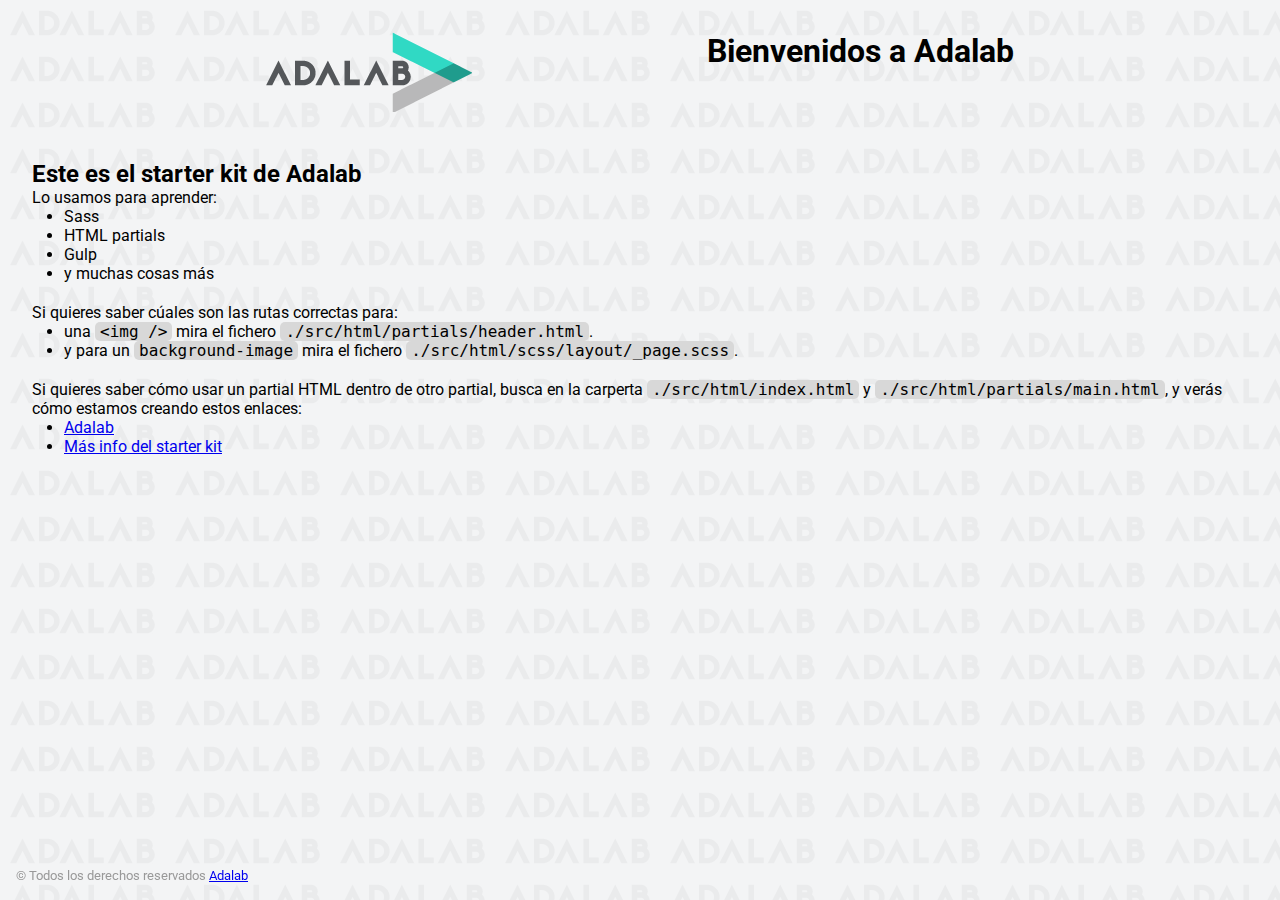
==== docs/index.html @ 7e758340 "add html estructure" ====
<!DOCTYPE html>
<html lang="es">
  <head>
    <meta charset="UTF-8" />
    <meta name="viewport" content="width=device-width, initial-scale=1" />
    <title>Adalab Web Starter Kit</title>
    <link href="https://fonts.googleapis.com/css?family=Roboto&display=swap" rel="stylesheet" />
    <link rel="stylesheet" href="./assets/css/main.css" />
    <link rel="icon" href="./assets/images/favicon.png" />
  </head>

  <body>
    <div class="page">
      <header class="page__header">
        <img src="./assets/images/logo-adalab.png" alt="Adalab">
        <h1>Bienvenidos a Adalab</h1>
      </header>

      <main class="page__main">
        <h2>Este es el starter kit de Adalab</h2>
        <p>Lo usamos para aprender:</p>
        <ul class="main__list">
          <li>Sass</li>
          <li>HTML partials</li>
          <li>Gulp</li>
          <li>y muchas cosas más</li>
        </ul>
        <p>Si quieres saber cúales son las rutas correctas para:</p>
        <ul class="main__list">
          <li>
            una <code class="code">&lt;img /&gt;</code> mira el fichero
            <code class="code">./src/html/partials/header.html</code>.
          </li>
          <li>
            y para un <code class="code">background-image</code> mira el fichero
            <code class="code">./src/html/scss/layout/_page.scss</code>.
          </li>
        </ul>
        <p>
          Si quieres saber cómo usar un partial HTML dentro de otro partial, busca en la carperta
          <code class="code">./src/html/index.html</code> y
          <code class="code">./src/html/partials/main.html</code>, y verás cómo estamos creando estos
          enlaces:
        </p>
        <ul class="main__list">
          <li>
            <a class="link__adalab" href="https://adalab.es">Adalab</a>

          </li>
          <li>
            <a class="" href="./more-info.html">Más info del starter kit</a>

          </li>
        </ul>
      </main>

      <footer class="page__footer">
        <small>
          &copy; Todos los derechos reservados
          <a class="link__adalab" href="https://adalab.es">Adalab</a>

        </small>
      </footer>

    </div>
    <script src="./assets/js/main.js"></script>
  </body>
</html>
---- docs/assets/css/main.css ----
*{box-sizing:border-box;margin:0;padding:0}.code{font-size:16px;background:#d8d8d8;padding:0 5px;border-radius:5px}.link__adalab:hover{background-color:#099d8d;color:#fff}.link__github:hover{background-color:#CCC;color:#000}body{padding:2rem;height:100vh;background-image:url("../images/bg-adalab.png");background-color:#f3f4f5;font-family:"Roboto",sans-serif}.page__header{display:flex;justify-content:space-evenly;margin-bottom:3rem}.page__footer{position:fixed;left:0;bottom:0;width:100vw;padding:1rem;color:#999}.main__list{padding-left:2rem;padding-bottom:20px}
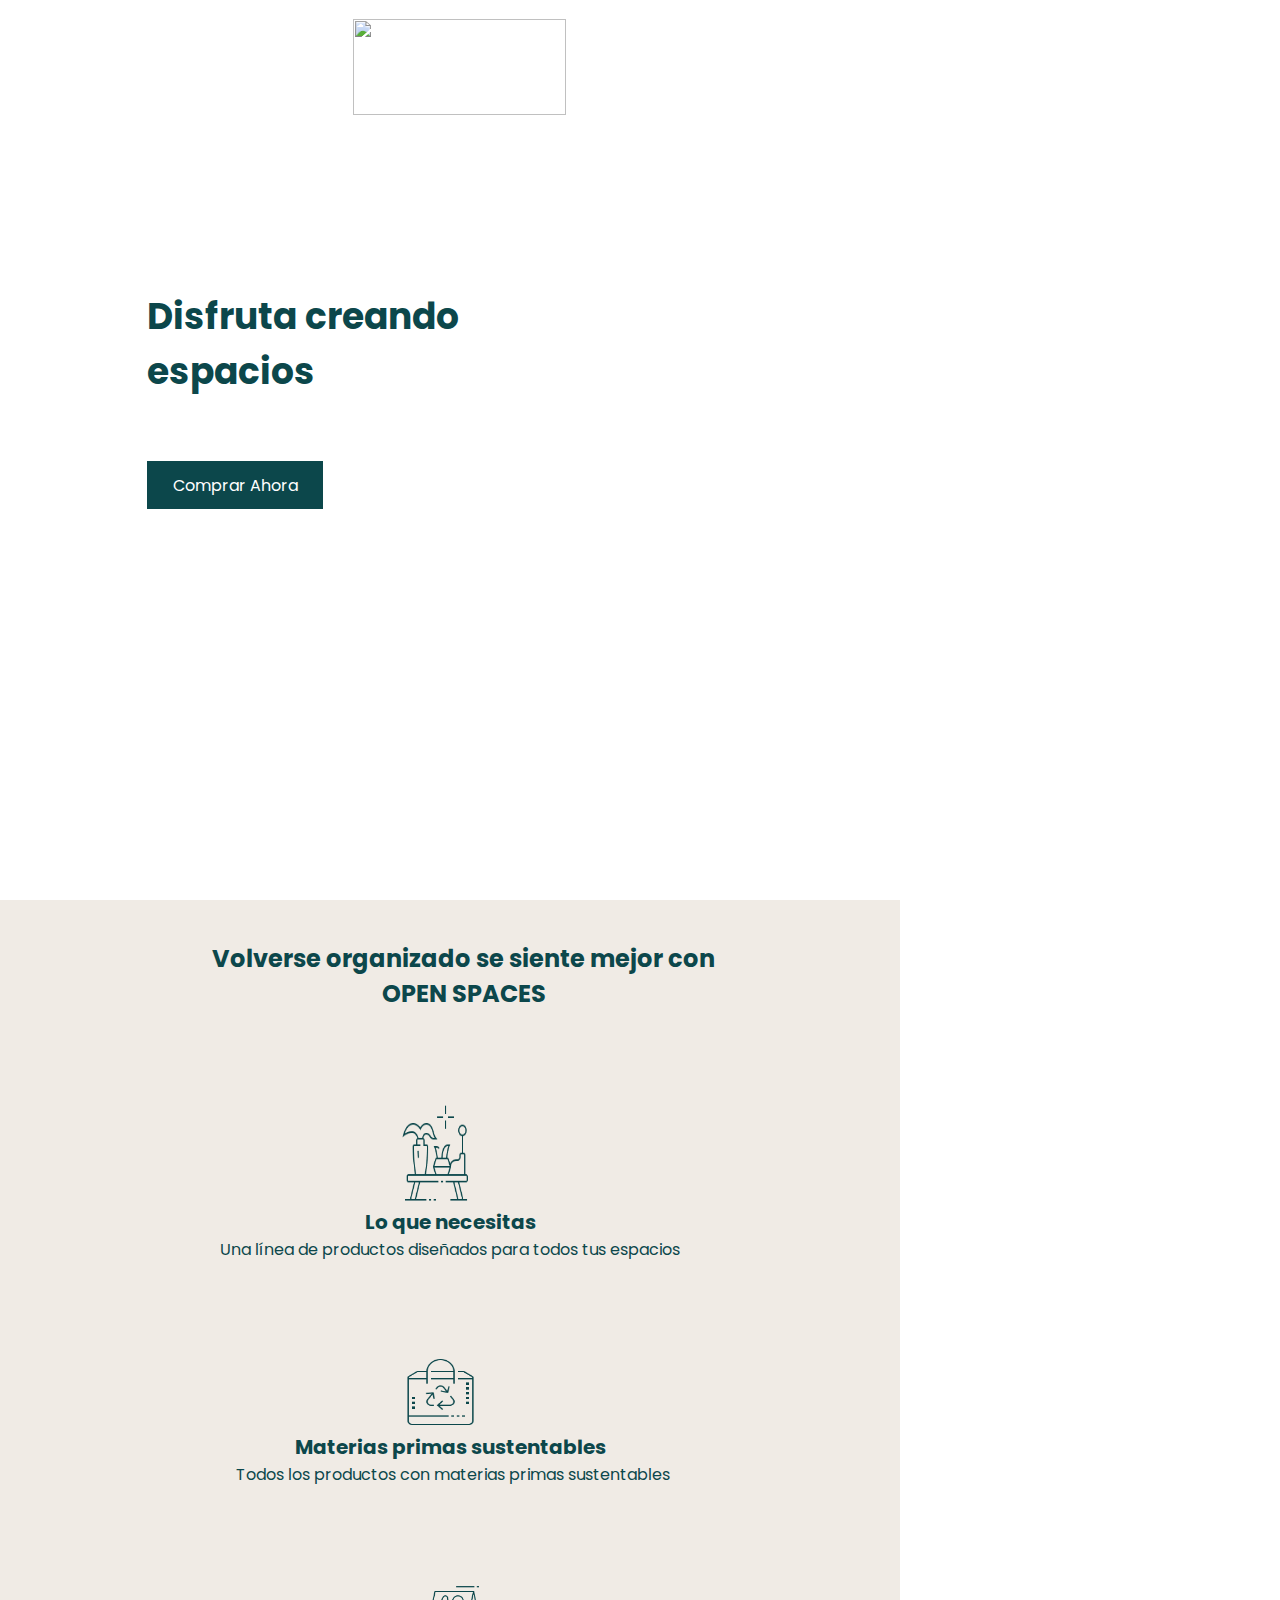
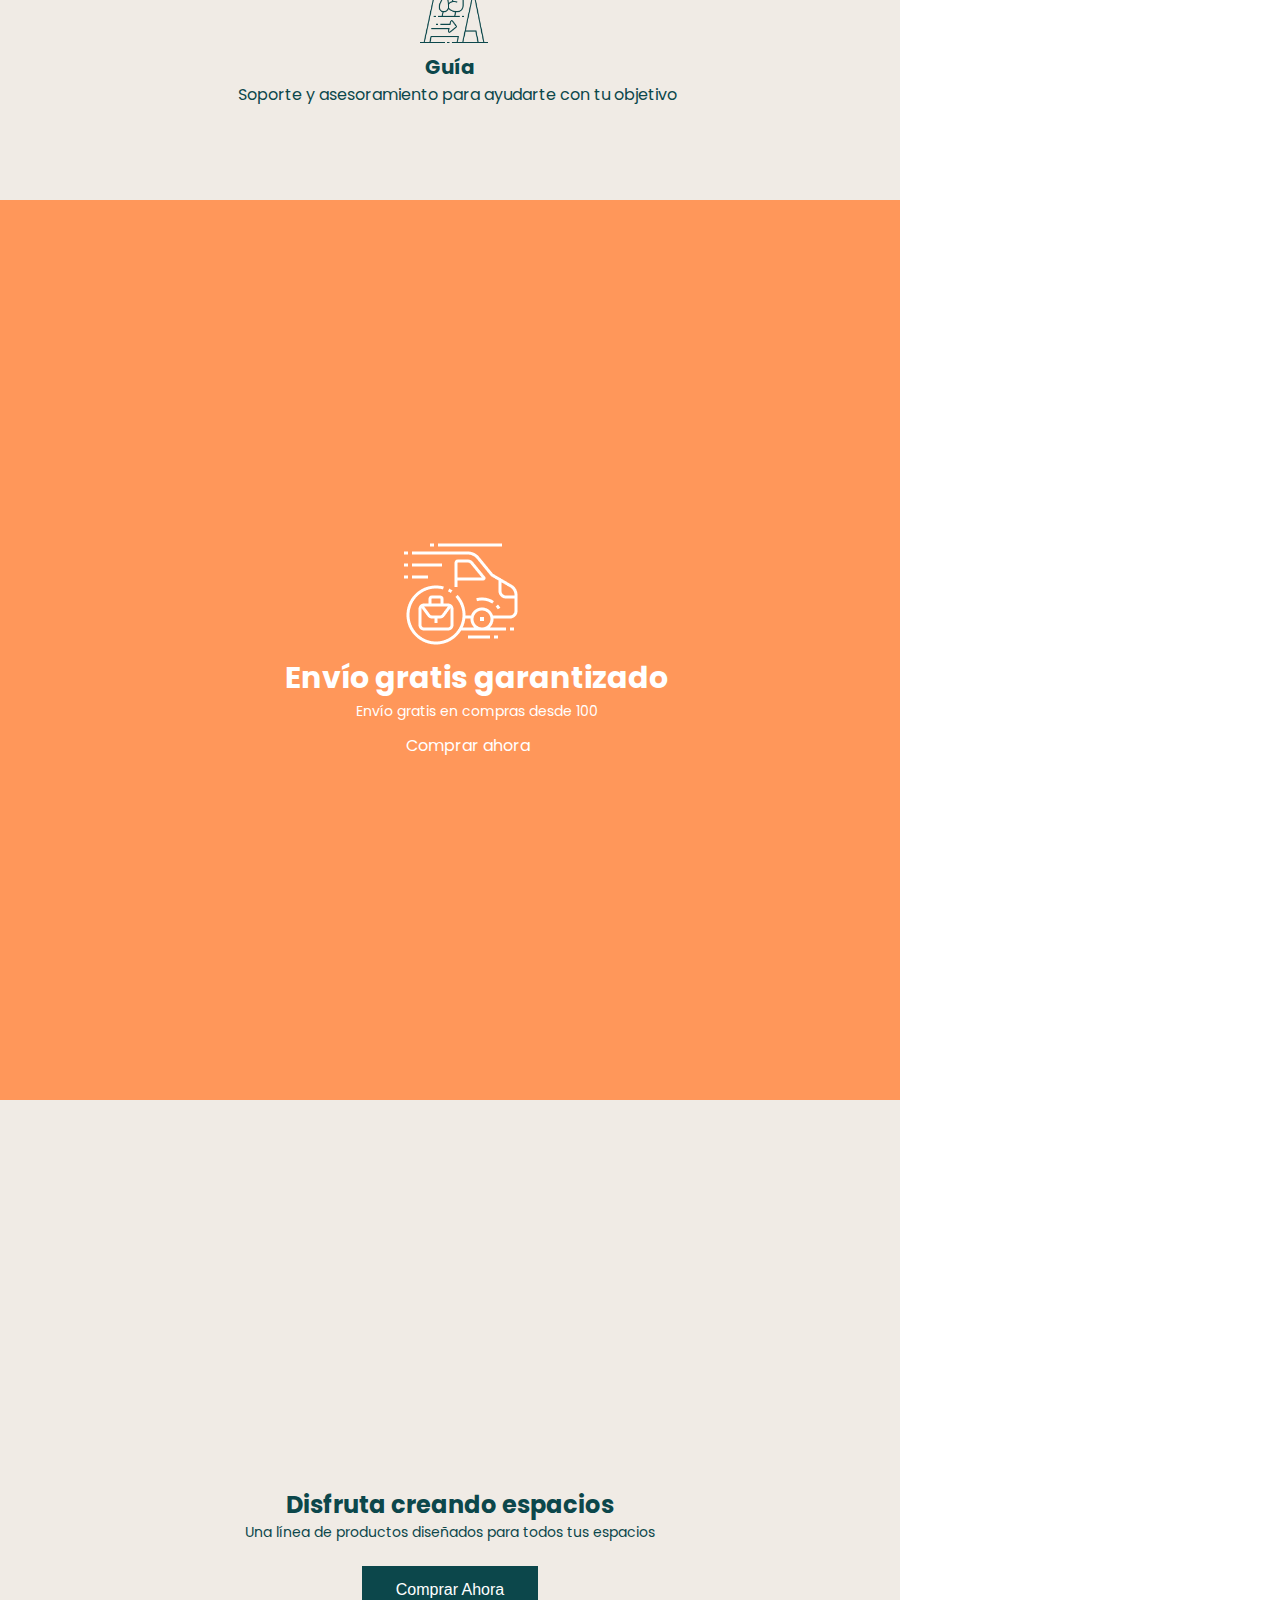
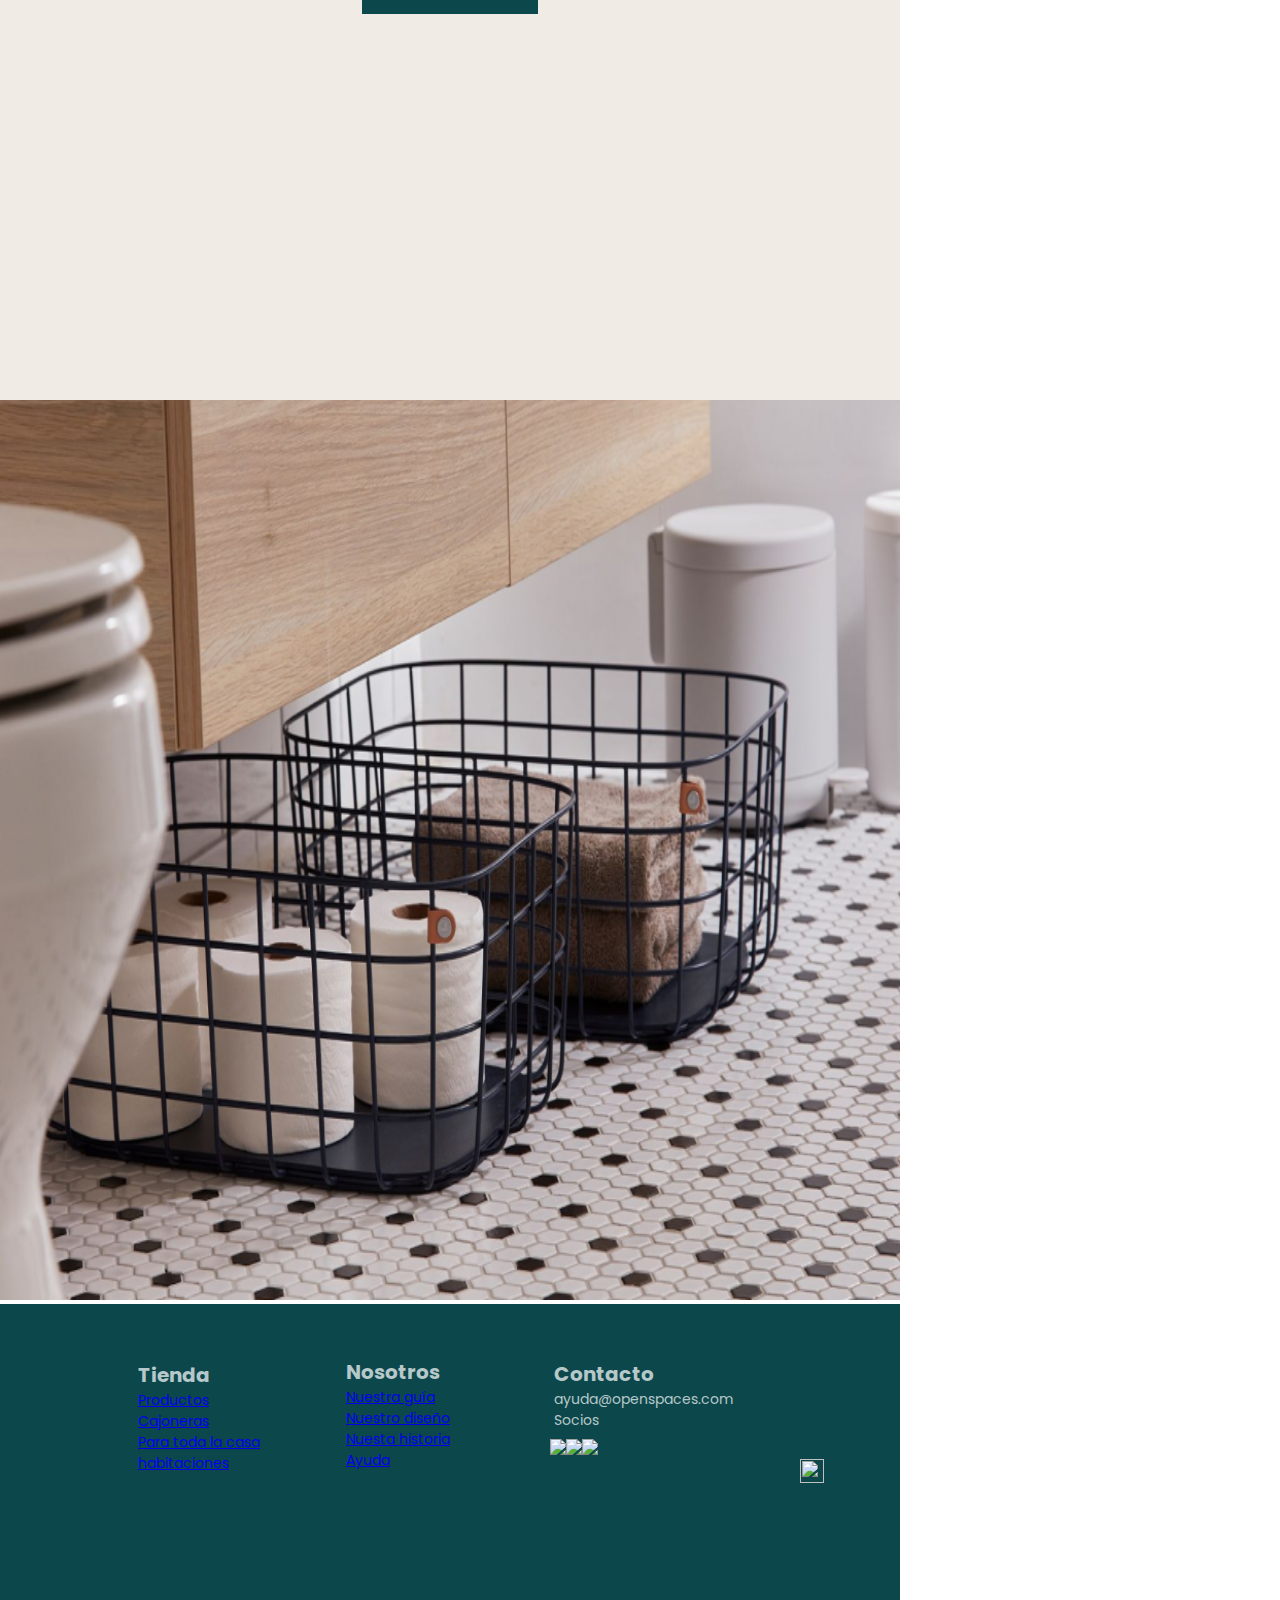
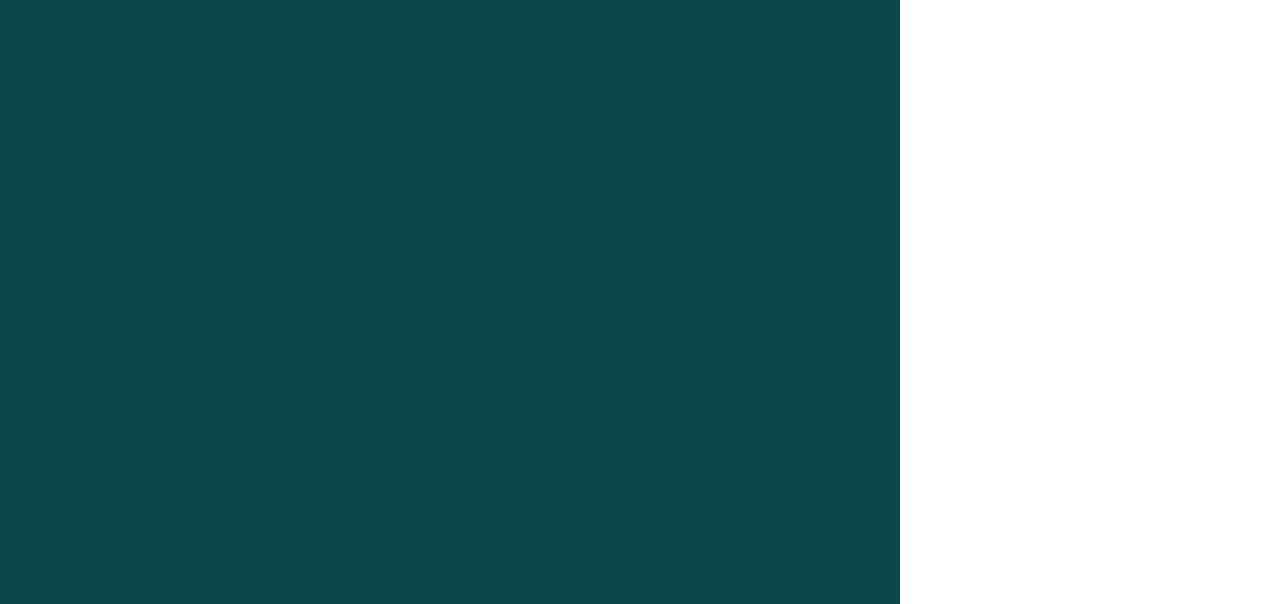
==== commit e6c787fd: "responsive version-npm run doc" ====
--- a/docs/index.html
+++ b/docs/index.html
@@ -2,67 +2,147 @@
 <html lang="es">
   <head>
     <meta charset="UTF-8" />
-    <meta name="viewport" content="width=device-width, initial-scale=1" />
-    <title>Adalab Web Starter Kit</title>
-    <link href="https://fonts.googleapis.com/css?family=Roboto&display=swap" rel="stylesheet" />
-    <link rel="stylesheet" href="./assets/css/main.css" />
-    <link rel="icon" href="./assets/images/favicon.png" />
+    <meta name="viewport" content="width=device-width, initial-scale=1" />    
+<meta http-equiv="X-UA-Compatible" content="IE=edge" />
+    <title>Evaluación final - Módulo 1 </title>    
+    
+    <link rel="preconnect" href="https://fonts.googleapis.com">
+<link rel="preconnect" href="https://fonts.gstatic.com" crossorigin>
+<link href="https://fonts.googleapis.com/css2?family=Poppins:wght@100;400&display=swap" rel="stylesheet">
+<link rel="preconnect" href="https://fonts.googleapis.com">
+<link rel="preconnect" href="https://fonts.gstatic.com" crossorigin>
+<link href="https://fonts.googleapis.com/css2?family=Poppins:wght@100;400;600&display=swap" rel="stylesheet">
+    <link rel="stylesheet" href="./assets/css/main.css" /> 
   </head>
 
   <body>
-    <div class="page">
-      <header class="page__header">
-        <img src="./assets/images/logo-adalab.png" alt="Adalab">
-        <h1>Bienvenidos a Adalab</h1>
-      </header>
+ <header>
+
+       
+
+   
+      <div class="logo_slogan_button">
+      <img src="/assets/images/logo.png" class="logo">
+   
+     <h1 class="slogan">Disfruta creando espacios</h1>
+     
+      <button class="button">
+       <p class="text_button">Comprar Ahora</p>    
+     </button>
+
+     </div>
+      
+     
+
+  
+   
+   </header>
 
-      <main class="page__main">
-        <h2>Este es el starter kit de Adalab</h2>
-        <p>Lo usamos para aprender:</p>
-        <ul class="main__list">
-          <li>Sass</li>
-          <li>HTML partials</li>
-          <li>Gulp</li>
-          <li>y muchas cosas más</li>
-        </ul>
-        <p>Si quieres saber cúales son las rutas correctas para:</p>
-        <ul class="main__list">
-          <li>
-            una <code class="code">&lt;img /&gt;</code> mira el fichero
-            <code class="code">./src/html/partials/header.html</code>.
-          </li>
-          <li>
-            y para un <code class="code">background-image</code> mira el fichero
-            <code class="code">./src/html/scss/layout/_page.scss</code>.
-          </li>
-        </ul>
-        <p>
-          Si quieres saber cómo usar un partial HTML dentro de otro partial, busca en la carperta
-          <code class="code">./src/html/index.html</code> y
-          <code class="code">./src/html/partials/main.html</code>, y verás cómo estamos creando estos
-          enlaces:
-        </p>
-        <ul class="main__list">
-          <li>
-            <a class="link__adalab" href="https://adalab.es">Adalab</a>
+    <main>
+      
+
+
+<section class="section_1">
+  <h2 class="title_section_1"> Volverse organizado se siente mejor con OPEN SPACES</h2>
+      
+      <div class="benefit_1">
+        <img src="./assets/images/icon_1.png" class="icon_benefit_1">
+        <h3 class="title_benefit_1">Lo que necesitas</h3>
+        <p class="text_benefit_1">Una línea de productos diseñados para todos tus espacios</p>
+      </div>
+
+      <div class="benefit_2">
+        <img src="./assets/images/icon_2.png" class="icon_benefit_2">
+        <h3 class="title_benefit_2">Materias primas sustentables</h3>
+        <p class="text_benefit_2">Todos los productos con materias primas sustentables</p>
+      </div>
+
+      <div class="benefit_3">
+        <img src="./assets/images/icon_3.png" class="icon_benefit_3">
+        <h3 class="title_benefit_3">Guía</h3>
+        <p class="text_benefit_3">Soporte y asesoramiento para ayudarte con tu objetivo</p>
+      </div>
+
+    </section>
+      <section class="section_2">
+            <div class="delivery">
+              <img src="./assets/images/icon_4.png" class="icon_delivery">
+              <h3 class="title_delivery">Envío gratis garantizado</h3>
+              <p class="text_delivery">Envío gratis en compras desde 100</p>
+          </div>
+
+            <button class="botton_delivery">
+            <p class="text_botton_delivery">Comprar ahora</p>
+            </button>
+          </section>
+      <section class="section_3">
+            <div class="slogan_more_benefits" >
+            <h2 class="title_section_3">Disfruta creando espacios</h2>
+            <p class="text_section_3"> Una línea de productos diseñados para todos tus espacios</p> 
+            <button class="button_sec">
+                  <p class="text_button"> Comprar Ahora</p>
+                </button>  
+            </div>
+
+           
+      </section>
+
+            <img src="./assets/images/creando-espacios.jpg" class="image_section_3">  
+    </main>
 
-          </li>
-          <li>
-            <a class="" href="./more-info.html">Más info del starter kit</a>
 
-          </li>
-        </ul>
-      </main>
+    <footer>
+      
+
+      <section class="footer_sec">
+      <div class="store_div">
+          <h3 class="store_title">Tienda</h3>
+          <ul class="list_store_title">
+            <li><a href="http://www.adalab.es">Productos</a></li>
+            <li><a href="http://www.adalab.es">Cajoneras</a></li>
+            <li><a href="http://www.adalab.es">Para toda la casa</a></li>
+            <li><a href="http://www.adalab.es">habitaciones</a></li>
+          </ul>
+      </div>
+
+      <div class="us_div">
+          <h3 class="about_us_title">Nosotros</h3>
+          <ul class="list_about_us">
+            <li><a href="http://www.adalab.es">Nuestra guía</a></li>
+            <li><a href="http://www.adalab.es">Nuestro diseño</a></li>
+            <li><a href="http://www.adalab.es">Nuesta historia</a></li>
+            <li><a href="http://www.adalab.es">Ayuda</a></li>
+          </ul>
+      </div>
+
+      <div class="contact_div">
+        
+          <h3 class="contact_title">Contacto</h3>
+          <p class="email">ayuda@openspaces.com</p>
+          <p class="partners">Socios</p>
+       
+      </div>
+           
+      </section>
+        <div class="rrss">
+          <div class="icons_twitter">
+          <img src="/assets/images/twitter.png" class="twitter">
+          </div>
+          <div class="icons_twitter">
+              <img src="/assets/images/twitter.png" class="twitter">
+              </div>
+              <div class="icons_twitter">
+                  <img src="/assets/images/twitter.png" class="twitter">
+                  </div>
+          
+      </div>
+
+        <div class="arrow_icon">
+          <a href="./index.html"> <img src="/assets/images/arrow.png" class="arrow"> </a>
+          </div>   
+    </footer>
 
-      <footer class="page__footer">
-        <small>
-          &copy; Todos los derechos reservados
-          <a class="link__adalab" href="https://adalab.es">Adalab</a>
+    </main>
 
-        </small>
-      </footer>
-
-    </div>
-    <script src="./assets/js/main.js"></script>
   </body>
-</html>
+  </html>
--- a/docs/assets/css/main.css
+++ b/docs/assets/css/main.css
@@ -1 +1 @@
-*{box-sizing:border-box;margin:0;padding:0}.code{font-size:16px;background:#d8d8d8;padding:0 5px;border-radius:5px}.link__adalab:hover{background-color:#099d8d;color:#fff}.link__github:hover{background-color:#CCC;color:#000}body{padding:2rem;height:100vh;background-image:url("../images/bg-adalab.png");background-color:#f3f4f5;font-family:"Roboto",sans-serif}.page__header{display:flex;justify-content:space-evenly;margin-bottom:3rem}.page__footer{position:fixed;left:0;bottom:0;width:100vw;padding:1rem;color:#999}.main__list{padding-left:2rem;padding-bottom:20px}
+*{box-sizing:border-box;margin:0;padding:0}:root{--secondary-font:'Poppins', sans-serif;--verde_principal:#0c474b;--naranja:#ff975a;--beige:#f0ebe5;--verde_agua:#b6c8c9}header{width:414px;height:389px;background-image:url(/assets/images/header.jpg);background-size:160%;background-position:center}.bar_menu{width:24px;height:24px;background-color:chocolate}.logo_slogan_button{display:flex;flex-direction:column;justify-content:center;align-content:center}.logo{height:96px;width:213px;margin-top:19px;margin-left:100px;margin-bottom:62px}.slogan{font-size:24px;color:var(--verde_principal);font-family:var(--secondary-font);margin-left:65px;margin-bottom:62px}.button{height:48px;width:176px;margin-left:119px;background-color:var(--verde_principal);color:white;border:none;font-family:var(--secondary-font)}.bar_menu{margin-left:36px}@media all and (min-width: 900px){header{width:900px;height:100vh;background-image:url(/assets/images/header.jpg);background-size:140%;background-position:right}.logo{height:96px;width:213px;margin-top:19px;margin-left:353px;margin-bottom:120px}.slogan{font-size:36px;color:var(--verde_principal);font-family:var(--secondary-font);margin-left:147px;margin-right:300px;margin-top:54px}.button{height:48px;width:176px;margin-left:147px;background-color:var(--verde_principal);color:white;border:none;font-family:var(--secondary-font);margin-bottom:128px}}.section_1{display:grid;grid-template-columns:1fr;width:414px;height:1108px;background-color:var(--beige)}.title_section_1{color:var(--verde_principal);text-align:center;margin-top:41px;margin-right:45px;margin-left:45px;font-family:var(--secondary-font)}.icon_benefit_1{height:99px;width:72px;margin-left:165px}.title_benefit_1{font-size:20px;color:var(--verde_principal);text-align:center;font-family:var(--secondary-font)}.text_benefit_1{font-size:16px;color:var(--verde_principal);text-align:center;font-family:var(--secondary-font);margin-left:100px;margin-right:100px}.icon_benefit_2{height:72px;width:81px;margin-left:170px}.title_benefit_2{font-size:20px;color:var(--verde_principal);text-align:center;font-family:var(--secondary-font)}.text_benefit_2{font-size:16px;color:var(--verde_principal);text-align:center;font-family:var(--secondary-font);margin-left:106px;margin-right:100px}.icon_benefit_3{height:67.5px;width:78.9;margin-left:174.6px}.title_benefit_3{font-size:20px;color:var(--verde_principal);text-align:center;font-family:var(--secondary-font)}.text_benefit_3{font-size:16px;color:var(--verde_principal);text-align:center;font-family:var(--secondary-font);margin-left:110px;margin-right:95px}@media all and (min-width: 900px){.section_1{width:900px;height:100vh;display:grid;grid-template-columns:4fr}.title_section_1{margin-right:169px;margin-left:196px;font-family:var(--secondary-font)}.icon_benefit_1{margin-left:400px}.icon_benefit_2{margin-left:400px}.icon_benefit_3{margin-left:420px}}.section_2{height:352px;width:414px;background-color:var(--naranja);display:grid;grid-template-columns:1fr;align-content:center}.icon_delivery{height:120px;width:120px;margin-left:142px;margin-right:152px}.title_delivery{text-align:center;color:white;font-family:var(--secondary-font);font-size:24px}.text_delivery{text-align:center;color:white;font-family:var(--secondary-font);font-size:14px}.botton_delivery{height:48px;width:175px;margin-left:120px;background-color:transparent;border:none}.text_botton_delivery{font-size:16px;color:white;font-family:var(--secondary-font)}@media all and (min-width: 900px){.section_2{width:900px;height:100vh;background-color:var(--naranja);display:grid;grid-template-columns:1fr;align-content:center}.icon_delivery{height:120px;width:120px;margin-left:400px;margin-right:468px}.title_delivery{text-align:center;font-size:30px;margin-right:35px}.botton_delivery{height:48px;width:175px;margin-left:380px}.text_delivery{text-align:center;font-size:14px;margin-right:35px}}.section_3{height:339px;width:414px;background-color:var(--beige);display:grid;grid-template-columns:1fr;align-content:center;text-align:center;font-family:var(--secondary-font);color:var(--verde_principal)}.title_section_3{font-size:24px;margin-left:27px;margin-right:27px}.text_section_3{font-size:14px;margin-left:27px;margin-right:27px;margin-bottom:23px}.button_sec{border:none;height:48px;width:176px;font-size:16px;color:white;background-color:var(--verde_principal)}.image_section_3{width:414px;height:304px}@media all and (min-width: 900px){.section_3{height:100vh;width:900px}.image_section_3{width:900px;height:100vh}.text_button{font-size:16px;color:white}}footer{height:545px;width:413px;background-color:var(--verde_principal)}.footer_sec{display:flex;flex-direction:column;align-items:center;justify-content:center;color:var(--verde_agua);font-family:var(--secondary-font)}.list_about_us{list-style:none;font-size:14px}.list_store_title{list-style:none;font-size:14px}.email{font-size:14px}.about_us_title{font-size:20px}.contact_title{font-size:20px}.store_title{font-size:20px}.store_div{width:208px;height:119px;margin-top:56px}.us_div{width:208px;margin-top:30px}.contact_div{width:208px;margin-top:30px}.partners{font-size:14px}.twitter{height:24px}.rrss{display:flex;flex-direction:row;margin-left:100px;margin-top:20px}.arrow{height:24px;width:24px;-o-object-fit:contain;object-fit:contain;margin-left:350px}@media all and (min-width: 900px){footer{height:100vh;width:900px}.footer_sec{display:flex;flex-direction:row;align-items:center;justify-content:center;color:var(--verde_agua);font-family:var(--secondary-font)}.list_about_us{list-style:none;font-size:14px}.about_us_title{margin-top:15px}.contact_title{margin-top:-23px}.rrss{display:flex;flex-direction:row;margin-left:550px;margin-top:-40px}.arrow{height:24px;width:24px;-o-object-fit:contain;object-fit:contain;margin-left:800px}}
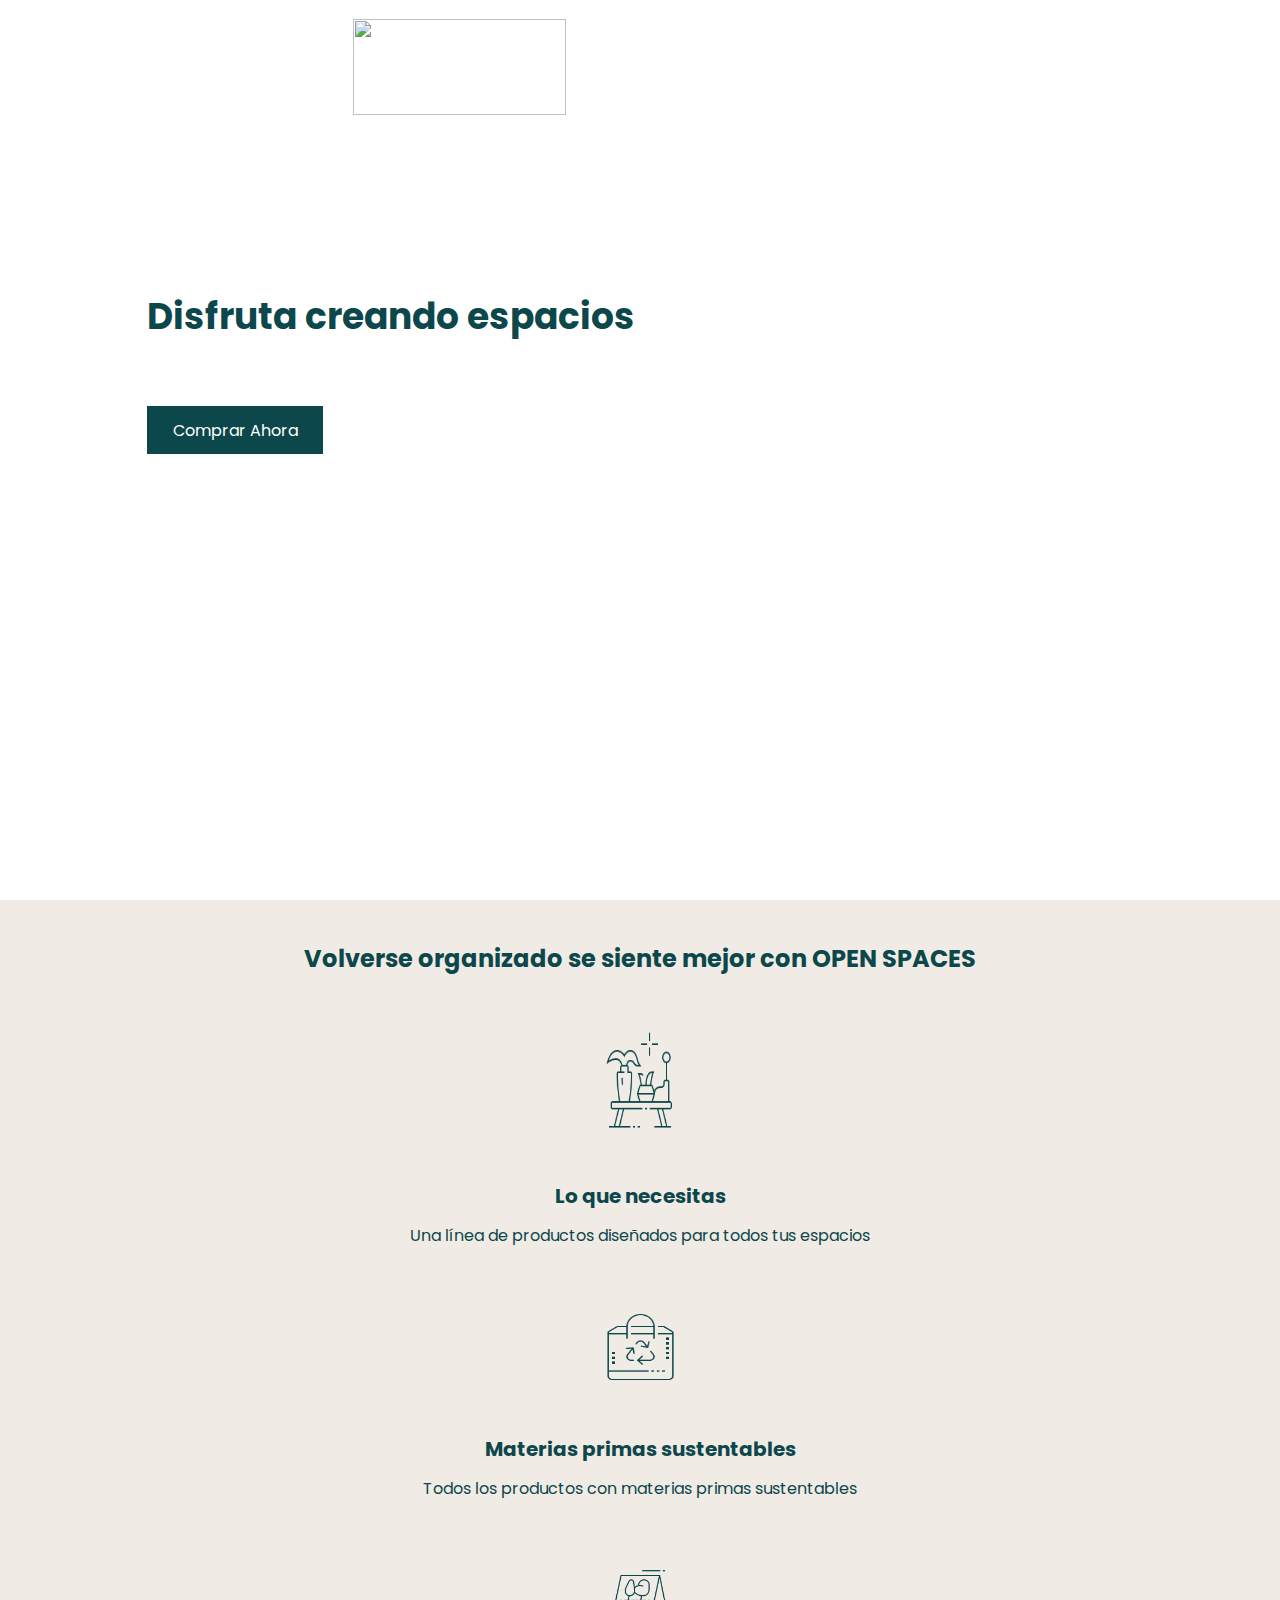
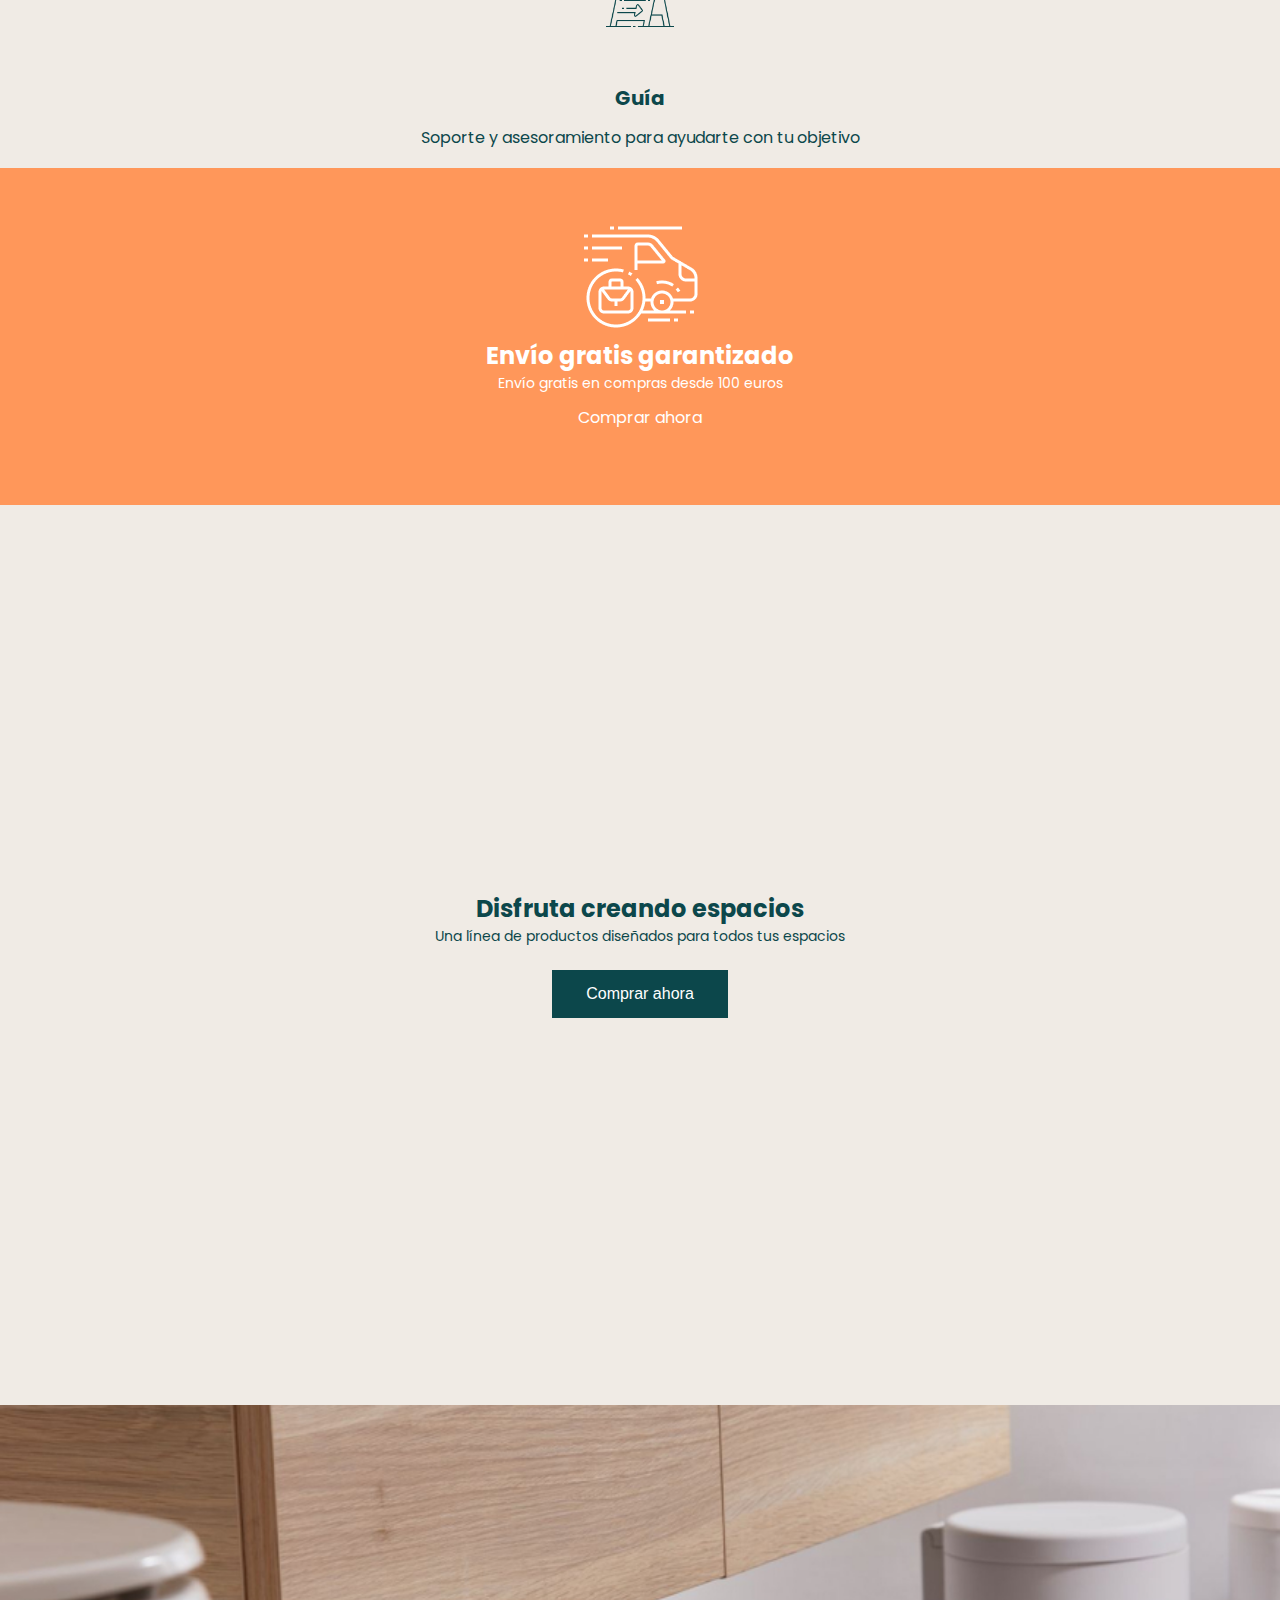
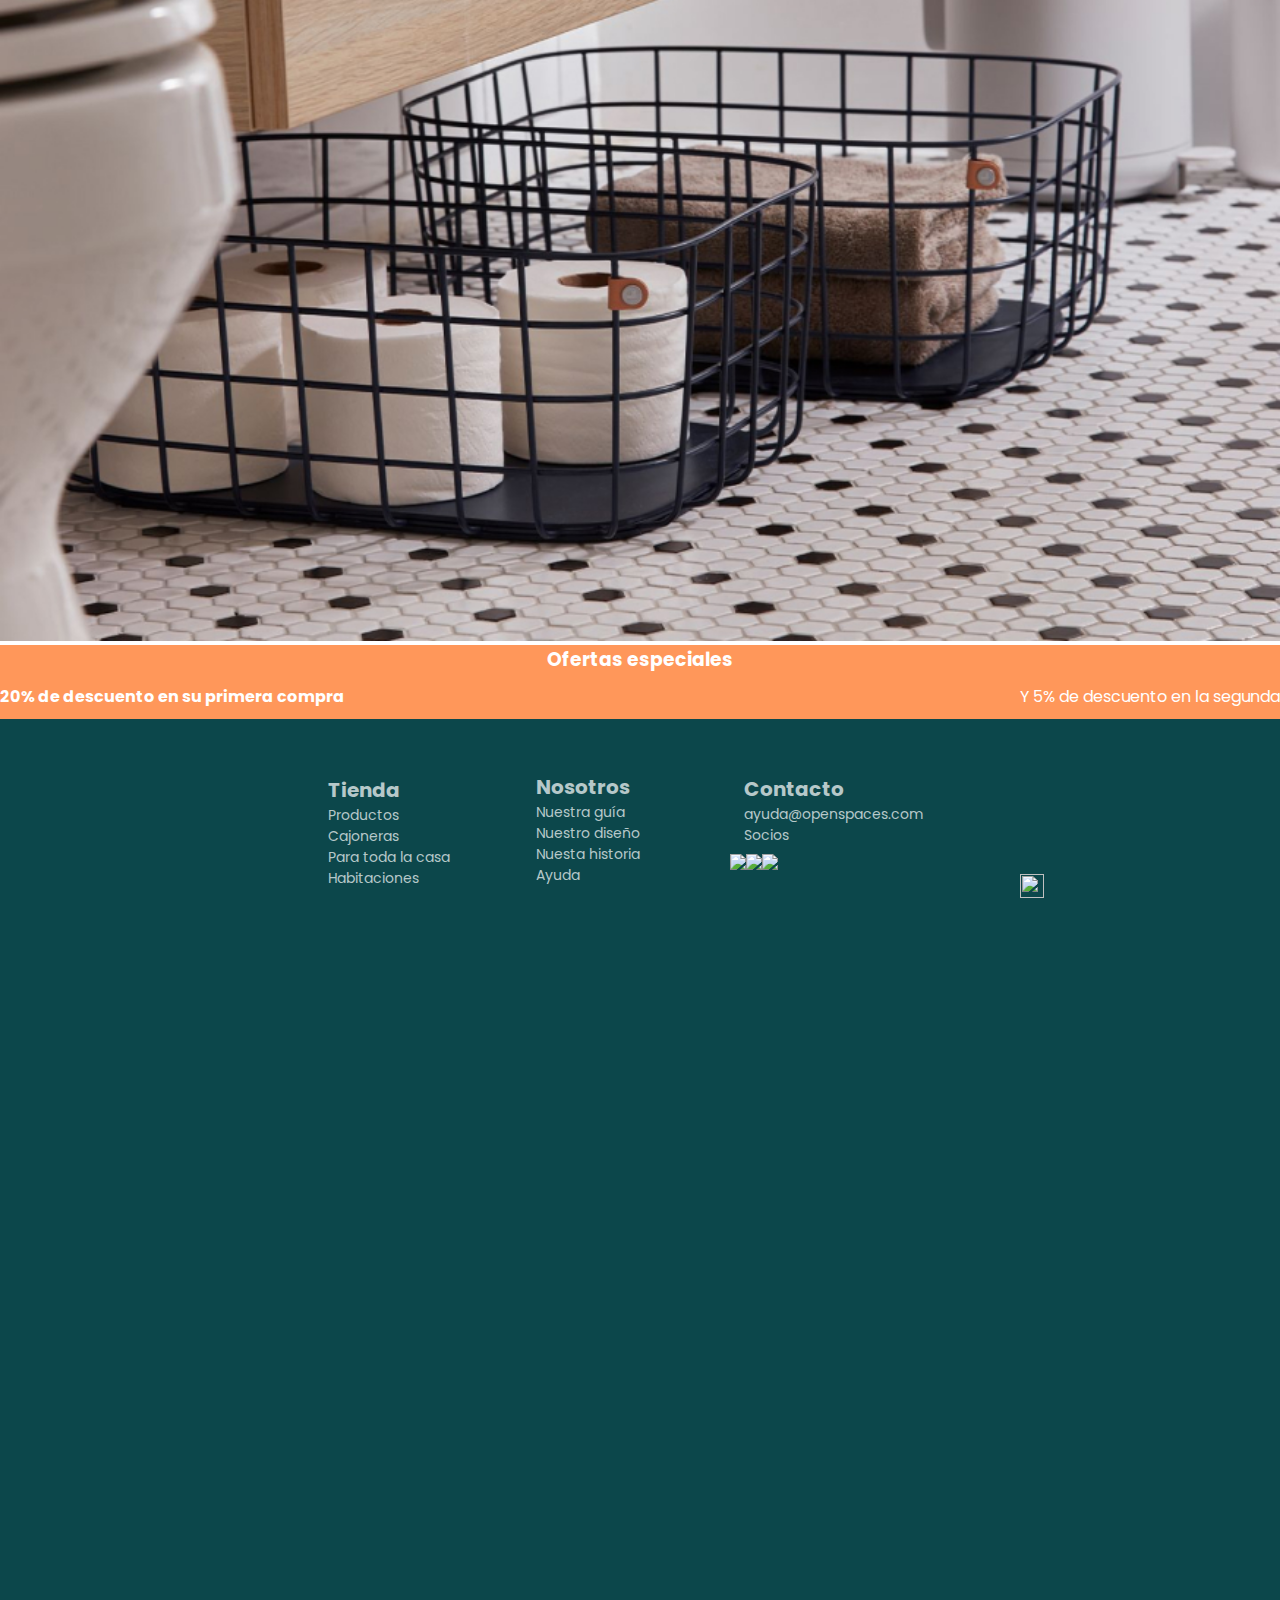
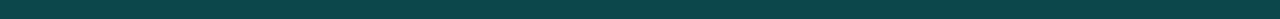
==== commit 2e486ee0: "margins ok" ====
--- a/docs/index.html
+++ b/docs/index.html
@@ -45,6 +45,7 @@
 <section class="section_1">
   <h2 class="title_section_1"> Volverse organizado se siente mejor con OPEN SPACES</h2>
       
+  <div class="all_benefits">
       <div class="benefit_1">
         <img src="./assets/images/icon_1.png" class="icon_benefit_1">
         <h3 class="title_benefit_1">Lo que necesitas</h3>
@@ -62,32 +63,42 @@
         <h3 class="title_benefit_3">Guía</h3>
         <p class="text_benefit_3">Soporte y asesoramiento para ayudarte con tu objetivo</p>
       </div>
-
+    </div>
     </section>
       <section class="section_2">
             <div class="delivery">
               <img src="./assets/images/icon_4.png" class="icon_delivery">
               <h3 class="title_delivery">Envío gratis garantizado</h3>
-              <p class="text_delivery">Envío gratis en compras desde 100</p>
+              <p class="text_delivery">Envío gratis en compras desde 100 euros</p>
           </div>
-
+      <div class="button_div">
             <button class="botton_delivery">
             <p class="text_botton_delivery">Comprar ahora</p>
             </button>
+          </div>
           </section>
       <section class="section_3">
             <div class="slogan_more_benefits" >
             <h2 class="title_section_3">Disfruta creando espacios</h2>
             <p class="text_section_3"> Una línea de productos diseñados para todos tus espacios</p> 
             <button class="button_sec">
-                  <p class="text_button"> Comprar Ahora</p>
+                  <p class="text_button"> Comprar ahora</p>
                 </button>  
             </div>
 
            
       </section>
 
-            <img src="./assets/images/creando-espacios.jpg" class="image_section_3">  
+            <img src="./assets/images/creando-espacios.jpg" class="image_section_3">
+      <section class="ofertas_especiales">
+      <h3> Ofertas especiales</h3>
+          <div class="subtitle_parag">
+          <h4> 20% de descuento en su primera compra</h4>
+          <p> Y 5% de descuento en la segunda</p>
+          </div>
+      </section>
+
+  
     </main>
 
 
@@ -101,9 +112,13 @@
             <li><a href="http://www.adalab.es">Productos</a></li>
             <li><a href="http://www.adalab.es">Cajoneras</a></li>
             <li><a href="http://www.adalab.es">Para toda la casa</a></li>
-            <li><a href="http://www.adalab.es">habitaciones</a></li>
+            <li><a href="http://www.adalab.es">Habitaciones</a></li>
           </ul>
       </div>
+
+
+
+
 
       <div class="us_div">
           <h3 class="about_us_title">Nosotros</h3>
@@ -114,6 +129,12 @@
             <li><a href="http://www.adalab.es">Ayuda</a></li>
           </ul>
       </div>
+
+
+
+
+
+
 
       <div class="contact_div">
         
--- a/docs/assets/css/main.css
+++ b/docs/assets/css/main.css
@@ -1 +1 @@
-*{box-sizing:border-box;margin:0;padding:0}:root{--secondary-font:'Poppins', sans-serif;--verde_principal:#0c474b;--naranja:#ff975a;--beige:#f0ebe5;--verde_agua:#b6c8c9}header{width:414px;height:389px;background-image:url(/assets/images/header.jpg);background-size:160%;background-position:center}.bar_menu{width:24px;height:24px;background-color:chocolate}.logo_slogan_button{display:flex;flex-direction:column;justify-content:center;align-content:center}.logo{height:96px;width:213px;margin-top:19px;margin-left:100px;margin-bottom:62px}.slogan{font-size:24px;color:var(--verde_principal);font-family:var(--secondary-font);margin-left:65px;margin-bottom:62px}.button{height:48px;width:176px;margin-left:119px;background-color:var(--verde_principal);color:white;border:none;font-family:var(--secondary-font)}.bar_menu{margin-left:36px}@media all and (min-width: 900px){header{width:900px;height:100vh;background-image:url(/assets/images/header.jpg);background-size:140%;background-position:right}.logo{height:96px;width:213px;margin-top:19px;margin-left:353px;margin-bottom:120px}.slogan{font-size:36px;color:var(--verde_principal);font-family:var(--secondary-font);margin-left:147px;margin-right:300px;margin-top:54px}.button{height:48px;width:176px;margin-left:147px;background-color:var(--verde_principal);color:white;border:none;font-family:var(--secondary-font);margin-bottom:128px}}.section_1{display:grid;grid-template-columns:1fr;width:414px;height:1108px;background-color:var(--beige)}.title_section_1{color:var(--verde_principal);text-align:center;margin-top:41px;margin-right:45px;margin-left:45px;font-family:var(--secondary-font)}.icon_benefit_1{height:99px;width:72px;margin-left:165px}.title_benefit_1{font-size:20px;color:var(--verde_principal);text-align:center;font-family:var(--secondary-font)}.text_benefit_1{font-size:16px;color:var(--verde_principal);text-align:center;font-family:var(--secondary-font);margin-left:100px;margin-right:100px}.icon_benefit_2{height:72px;width:81px;margin-left:170px}.title_benefit_2{font-size:20px;color:var(--verde_principal);text-align:center;font-family:var(--secondary-font)}.text_benefit_2{font-size:16px;color:var(--verde_principal);text-align:center;font-family:var(--secondary-font);margin-left:106px;margin-right:100px}.icon_benefit_3{height:67.5px;width:78.9;margin-left:174.6px}.title_benefit_3{font-size:20px;color:var(--verde_principal);text-align:center;font-family:var(--secondary-font)}.text_benefit_3{font-size:16px;color:var(--verde_principal);text-align:center;font-family:var(--secondary-font);margin-left:110px;margin-right:95px}@media all and (min-width: 900px){.section_1{width:900px;height:100vh;display:grid;grid-template-columns:4fr}.title_section_1{margin-right:169px;margin-left:196px;font-family:var(--secondary-font)}.icon_benefit_1{margin-left:400px}.icon_benefit_2{margin-left:400px}.icon_benefit_3{margin-left:420px}}.section_2{height:352px;width:414px;background-color:var(--naranja);display:grid;grid-template-columns:1fr;align-content:center}.icon_delivery{height:120px;width:120px;margin-left:142px;margin-right:152px}.title_delivery{text-align:center;color:white;font-family:var(--secondary-font);font-size:24px}.text_delivery{text-align:center;color:white;font-family:var(--secondary-font);font-size:14px}.botton_delivery{height:48px;width:175px;margin-left:120px;background-color:transparent;border:none}.text_botton_delivery{font-size:16px;color:white;font-family:var(--secondary-font)}@media all and (min-width: 900px){.section_2{width:900px;height:100vh;background-color:var(--naranja);display:grid;grid-template-columns:1fr;align-content:center}.icon_delivery{height:120px;width:120px;margin-left:400px;margin-right:468px}.title_delivery{text-align:center;font-size:30px;margin-right:35px}.botton_delivery{height:48px;width:175px;margin-left:380px}.text_delivery{text-align:center;font-size:14px;margin-right:35px}}.section_3{height:339px;width:414px;background-color:var(--beige);display:grid;grid-template-columns:1fr;align-content:center;text-align:center;font-family:var(--secondary-font);color:var(--verde_principal)}.title_section_3{font-size:24px;margin-left:27px;margin-right:27px}.text_section_3{font-size:14px;margin-left:27px;margin-right:27px;margin-bottom:23px}.button_sec{border:none;height:48px;width:176px;font-size:16px;color:white;background-color:var(--verde_principal)}.image_section_3{width:414px;height:304px}@media all and (min-width: 900px){.section_3{height:100vh;width:900px}.image_section_3{width:900px;height:100vh}.text_button{font-size:16px;color:white}}footer{height:545px;width:413px;background-color:var(--verde_principal)}.footer_sec{display:flex;flex-direction:column;align-items:center;justify-content:center;color:var(--verde_agua);font-family:var(--secondary-font)}.list_about_us{list-style:none;font-size:14px}.list_store_title{list-style:none;font-size:14px}.email{font-size:14px}.about_us_title{font-size:20px}.contact_title{font-size:20px}.store_title{font-size:20px}.store_div{width:208px;height:119px;margin-top:56px}.us_div{width:208px;margin-top:30px}.contact_div{width:208px;margin-top:30px}.partners{font-size:14px}.twitter{height:24px}.rrss{display:flex;flex-direction:row;margin-left:100px;margin-top:20px}.arrow{height:24px;width:24px;-o-object-fit:contain;object-fit:contain;margin-left:350px}@media all and (min-width: 900px){footer{height:100vh;width:900px}.footer_sec{display:flex;flex-direction:row;align-items:center;justify-content:center;color:var(--verde_agua);font-family:var(--secondary-font)}.list_about_us{list-style:none;font-size:14px}.about_us_title{margin-top:15px}.contact_title{margin-top:-23px}.rrss{display:flex;flex-direction:row;margin-left:550px;margin-top:-40px}.arrow{height:24px;width:24px;-o-object-fit:contain;object-fit:contain;margin-left:800px}}
+*{box-sizing:border-box;margin:0;padding:0}:root{--secondary-font:'Poppins', sans-serif;--verde_principal:#0c474b;--naranja:#ff975a;--beige:#f0ebe5;--verde_agua:#b6c8c9}header{width:100%;height:389px;background-image:url(/assets/images/header.jpg);background-size:175%;background-position:center}.bar_menu{width:24px;height:24px;background-color:chocolate}.logo_slogan_button{display:flex;flex-direction:column;justify-content:center;align-content:center}.logo{height:96px;width:213px;margin-top:19px;margin-left:100px;margin-bottom:62px}.slogan{font-size:24px;color:var(--verde_principal);font-family:var(--secondary-font);margin-left:65px;margin-bottom:62px}.button{height:48px;width:176px;margin-left:119px;background-color:var(--verde_principal);color:white;border:none;font-family:var(--secondary-font)}.bar_menu{margin-left:36px}@media all and (min-width: 900px){header{height:100vh;background-image:url(/assets/images/header.jpg);background-size:140%;background-position:right}.logo{height:96px;width:213px;margin-top:19px;margin-left:353px;margin-bottom:120px}.slogan{font-size:36px;color:var(--verde_principal);font-family:var(--secondary-font);margin-left:147px;margin-right:300px;margin-top:54px}.button{height:48px;width:176px;margin-left:147px;background-color:var(--verde_principal);color:white;border:none;font-family:var(--secondary-font);margin-bottom:128px}}.section_1{width:100%;display:grid;grid-template-columns:1fr;background-color:var(--beige)}.title_section_1{color:var(--verde_principal);text-align:center;margin-top:41px;margin-right:45px;margin-left:45px;font-family:var(--secondary-font)}.all_benefits{display:grid;text-align:center;margin-left:80px;margin-right:80px;margin-top:18px;margin-bottom:18px}.icon_benefit_1{height:99px;width:72px;margin-top:37px}.title_benefit_1{font-size:20px;color:var(--verde_principal);font-family:var(--secondary-font);margin-top:47px}.text_benefit_1{font-size:16px;color:var(--verde_principal);font-family:var(--secondary-font);margin-top:12px}.icon_benefit_2{height:72px;width:81px;margin-top:63px}.title_benefit_2{font-size:20px;color:var(--verde_principal);font-family:var(--secondary-font);margin-top:47px}.text_benefit_2{font-size:16px;color:var(--verde_principal);font-family:var(--secondary-font);margin-top:12px}.icon_benefit_3{height:67.5px;width:78.9;margin-top:63px}.title_benefit_3{font-size:20px;color:var(--verde_principal);font-family:var(--secondary-font);margin-top:47px}.text_benefit_3{font-size:16px;color:var(--verde_principal);font-family:var(--secondary-font);margin-top:12px}@media all and (min-width: 900px){.section_1{width:100%;display:grid}}.section_2{width:100%;background-color:var(--naranja);display:grid;text-align:center;justify-content:center;grid-template-columns:1fr}.icon_delivery{height:120px;width:120px;margin-top:46px}.title_delivery{text-align:center;color:white;font-family:var(--secondary-font);font-size:24px}.text_delivery{text-align:center;color:white;font-family:var(--secondary-font);font-size:14px}.botton_delivery{height:48px;width:175px;background-color:transparent;border:none;margin-bottom:63px}.text_botton_delivery{font-size:16px;color:white;font-family:var(--secondary-font)}.section_3{height:339px;width:100%;background-color:var(--beige);display:grid;grid-template-columns:1fr;align-content:center;text-align:center;font-family:var(--secondary-font);color:var(--verde_principal)}.title_section_3{font-size:24px;margin-left:27px;margin-right:27px}.text_section_3{font-size:14px;margin-left:27px;margin-right:27px;margin-bottom:23px}.button_sec{border:none;height:48px;width:176px;font-size:16px;color:white;background-color:var(--verde_principal)}.image_section_3{width:100%;height:304px}@media all and (min-width: 900px){.section_3{height:100vh}.image_section_3{width:100%;height:100%}.text_button{font-size:16px;color:white}}.ofertas_especiales{display:none}@media all and (min-width: 900px){.ofertas_especiales{width:100%;background-color:var(--naranja);color:white;font-family:var(--secondary-font);display:flex;flex-direction:column;text-align:center}.subtitle_parag{display:flex;flex-direction:row;justify-content:space-between;margin-top:10px;margin-bottom:10px}}footer{width:100%;background-color:var(--verde_principal)}.footer_sec{display:flex;flex-direction:column;align-items:center;justify-content:center;color:var(--verde_agua);font-family:var(--secondary-font)}ul.list_store_title li a{text-decoration:none;color:var(--verde_agua)}ul.list_about_us li a{text-decoration:none;color:var(--verde_agua)}.list_store_title{list-style:none;font-size:14px}.list_about_us{list-style:none;font-size:14px}.email{font-size:14px}.about_us_title{font-size:20px}.contact_title{font-size:20px}.store_title{font-size:20px}.store_div{width:208px;height:119px;margin-top:56px}.us_div{width:208px;margin-top:30px}.contact_div{width:208px;margin-top:30px}.partners{font-size:14px}.twitter{height:24px}.rrss{display:flex;flex-direction:row;margin-left:80px;margin-top:20px}.arrow{height:24px;width:24px;-o-object-fit:contain;object-fit:contain;margin-left:300px;margin-bottom:30px}@media all and (min-width: 900px){footer{height:100vh;width:100%}.footer_sec{display:flex;flex-direction:row;align-items:center;justify-content:center;color:var(--verde_agua);font-family:var(--secondary-font)}.list_about_us{list-style:none;font-size:14px}.about_us_title{margin-top:15px}.contact_title{margin-top:-23px}.rrss{display:flex;flex-direction:row;margin-left:730px;margin-top:-40px}.arrow{height:24px;width:24px;-o-object-fit:contain;object-fit:contain;margin-left:1020px}}
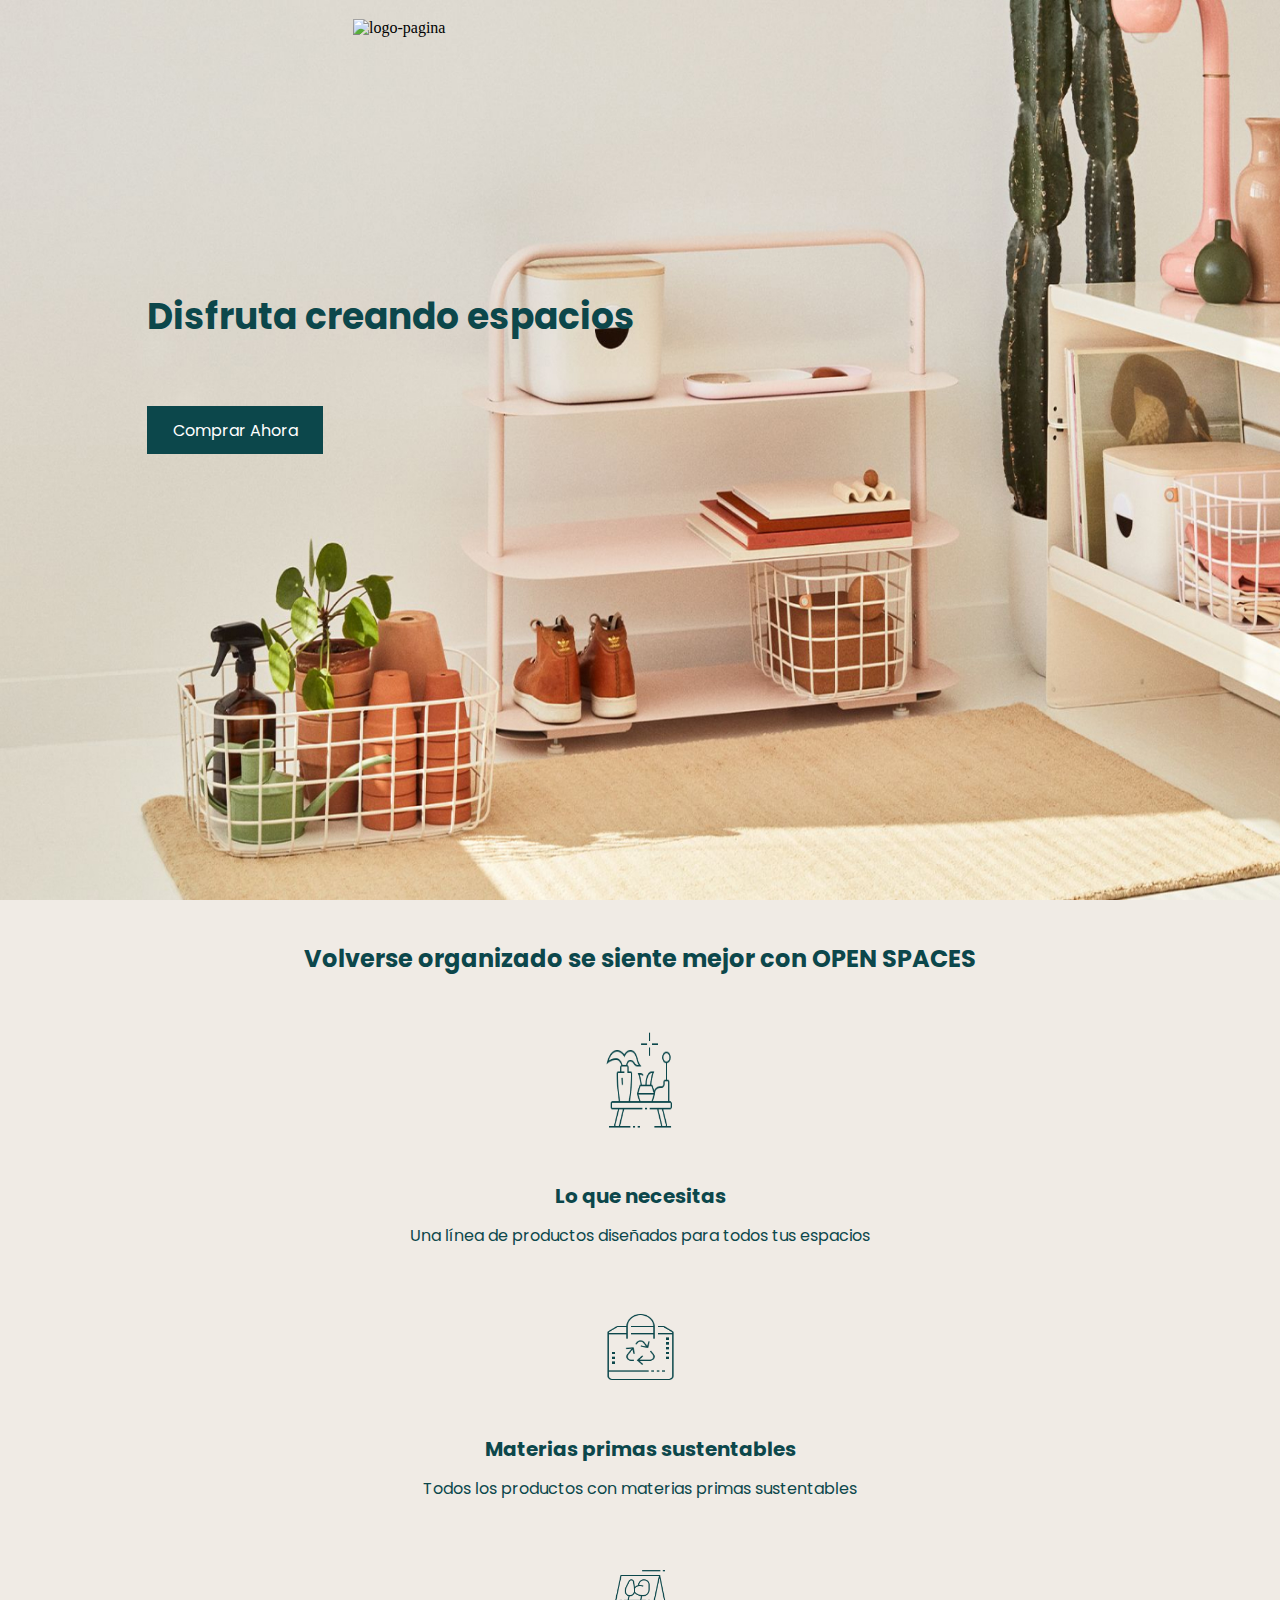
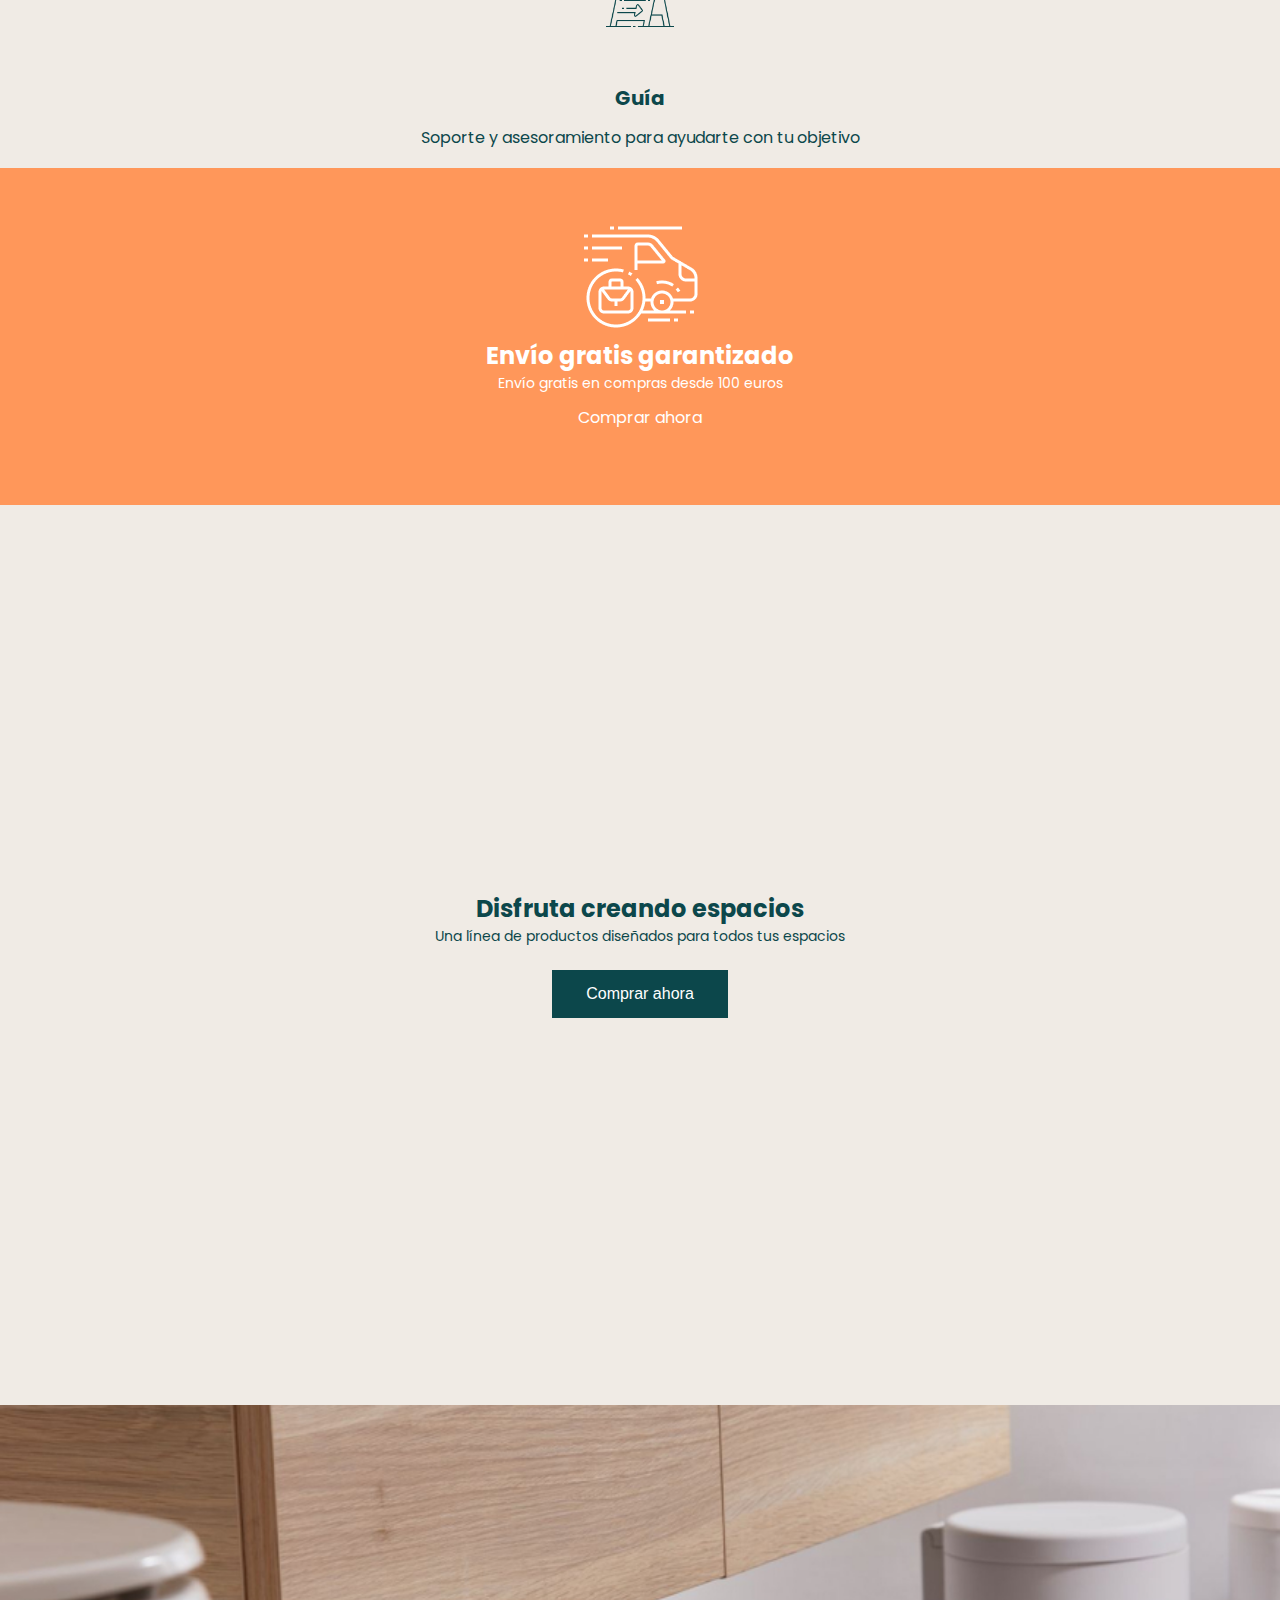
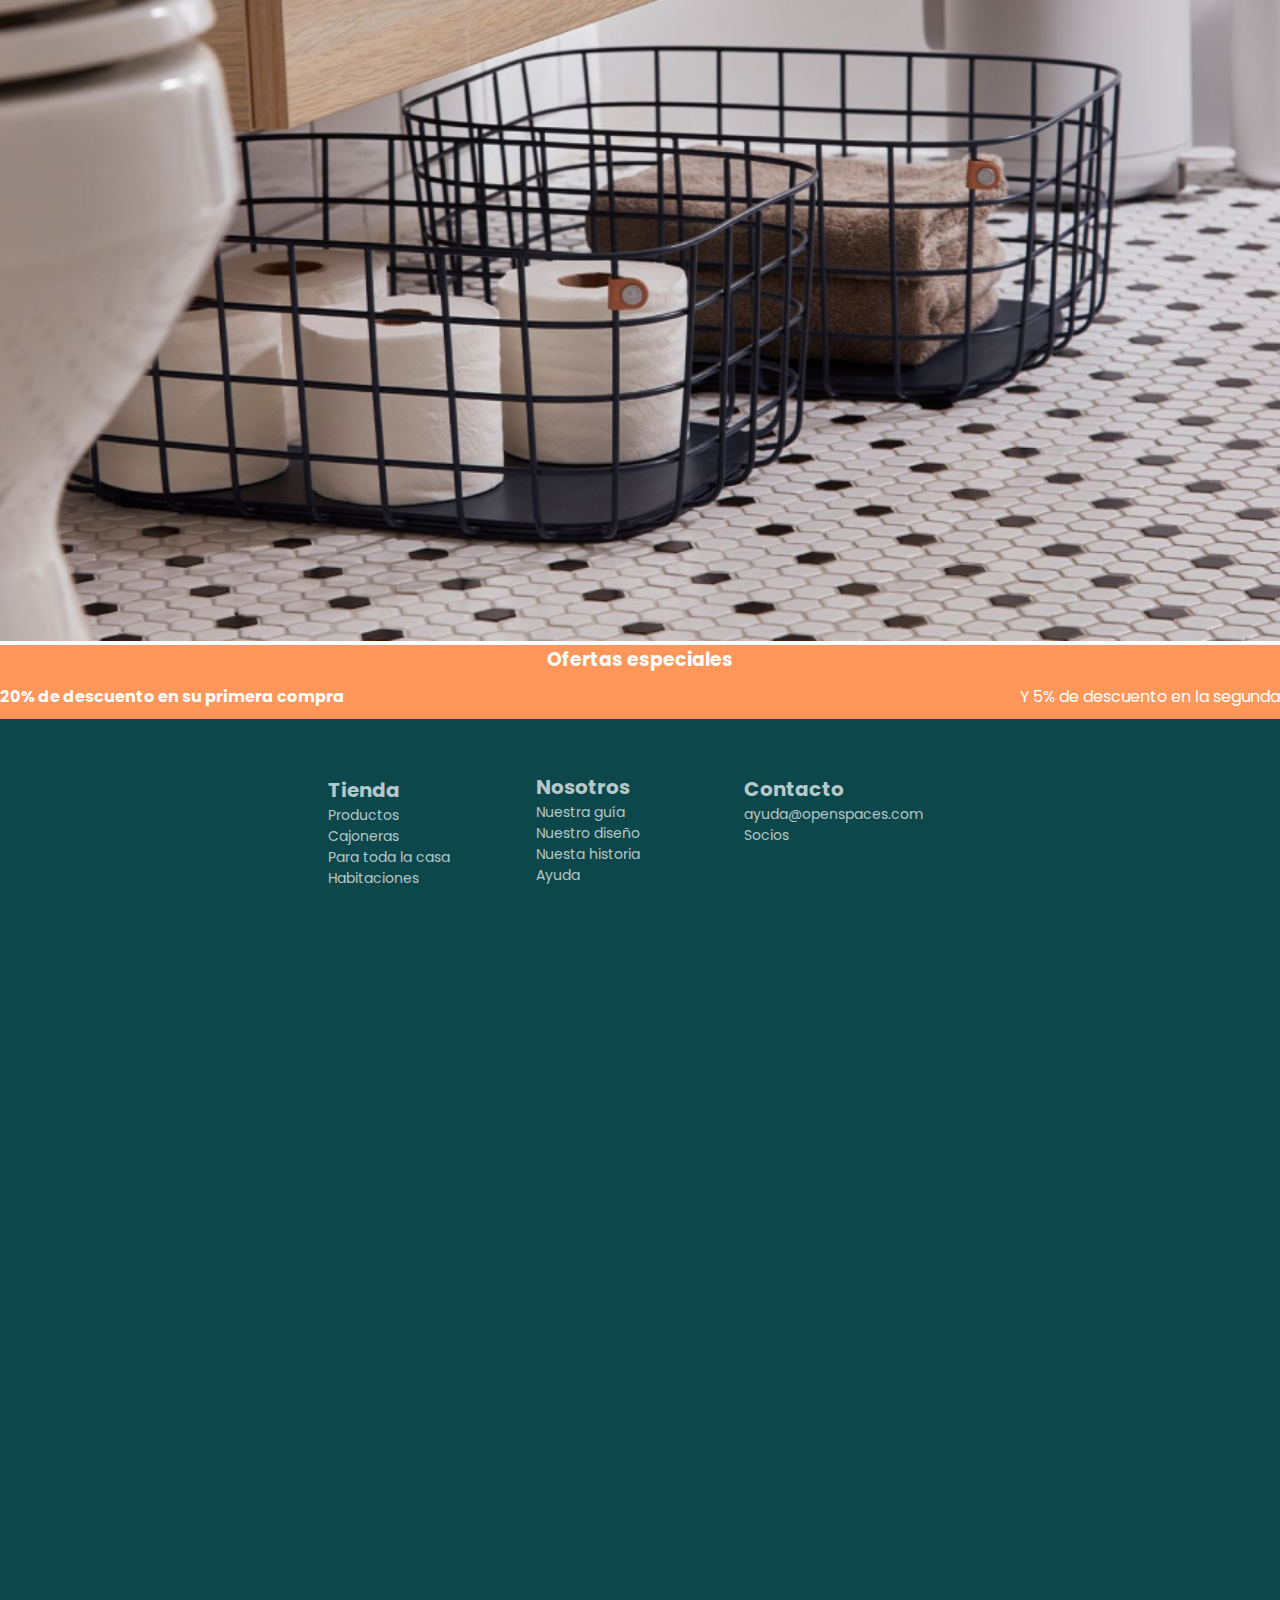
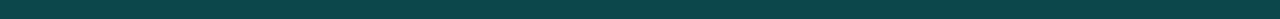
==== commit d15623ba: "fin foto creando espacios header" ====
--- a/docs/index.html
+++ b/docs/index.html
@@ -22,7 +22,7 @@
 
    
       <div class="logo_slogan_button">
-      <img src="/assets/images/logo.png" class="logo">
+      <img src="/assets/images/logo.png" alt="logo-pagina" class="logo">
    
      <h1 class="slogan">Disfruta creando espacios</h1>
      
@@ -67,7 +67,7 @@
     </section>
       <section class="section_2">
             <div class="delivery">
-              <img src="./assets/images/icon_4.png" class="icon_delivery">
+              <img src="./assets/images/icon_4.png" alt="icono delivery"class="icon_delivery">
               <h3 class="title_delivery">Envío gratis garantizado</h3>
               <p class="text_delivery">Envío gratis en compras desde 100 euros</p>
           </div>
@@ -89,7 +89,7 @@
            
       </section>
 
-            <img src="./assets/images/creando-espacios.jpg" class="image_section_3">
+            <img src="./assets/images/creando-espacios.jpg" alt="imagen-creando-espacios"class="image_section_3">
       <section class="ofertas_especiales">
       <h3> Ofertas especiales</h3>
           <div class="subtitle_parag">
@@ -131,11 +131,6 @@
       </div>
 
 
-
-
-
-
-
       <div class="contact_div">
         
           <h3 class="contact_title">Contacto</h3>
@@ -145,22 +140,9 @@
       </div>
            
       </section>
-        <div class="rrss">
-          <div class="icons_twitter">
-          <img src="/assets/images/twitter.png" class="twitter">
-          </div>
-          <div class="icons_twitter">
-              <img src="/assets/images/twitter.png" class="twitter">
-              </div>
-              <div class="icons_twitter">
-                  <img src="/assets/images/twitter.png" class="twitter">
-                  </div>
-          
-      </div>
 
-        <div class="arrow_icon">
-          <a href="./index.html"> <img src="/assets/images/arrow.png" class="arrow"> </a>
-          </div>   
+
+          
     </footer>
 
     </main>
--- a/docs/assets/css/main.css
+++ b/docs/assets/css/main.css
@@ -1 +1 @@
-*{box-sizing:border-box;margin:0;padding:0}:root{--secondary-font:'Poppins', sans-serif;--verde_principal:#0c474b;--naranja:#ff975a;--beige:#f0ebe5;--verde_agua:#b6c8c9}header{width:100%;height:389px;background-image:url(/assets/images/header.jpg);background-size:175%;background-position:center}.bar_menu{width:24px;height:24px;background-color:chocolate}.logo_slogan_button{display:flex;flex-direction:column;justify-content:center;align-content:center}.logo{height:96px;width:213px;margin-top:19px;margin-left:100px;margin-bottom:62px}.slogan{font-size:24px;color:var(--verde_principal);font-family:var(--secondary-font);margin-left:65px;margin-bottom:62px}.button{height:48px;width:176px;margin-left:119px;background-color:var(--verde_principal);color:white;border:none;font-family:var(--secondary-font)}.bar_menu{margin-left:36px}@media all and (min-width: 900px){header{height:100vh;background-image:url(/assets/images/header.jpg);background-size:140%;background-position:right}.logo{height:96px;width:213px;margin-top:19px;margin-left:353px;margin-bottom:120px}.slogan{font-size:36px;color:var(--verde_principal);font-family:var(--secondary-font);margin-left:147px;margin-right:300px;margin-top:54px}.button{height:48px;width:176px;margin-left:147px;background-color:var(--verde_principal);color:white;border:none;font-family:var(--secondary-font);margin-bottom:128px}}.section_1{width:100%;display:grid;grid-template-columns:1fr;background-color:var(--beige)}.title_section_1{color:var(--verde_principal);text-align:center;margin-top:41px;margin-right:45px;margin-left:45px;font-family:var(--secondary-font)}.all_benefits{display:grid;text-align:center;margin-left:80px;margin-right:80px;margin-top:18px;margin-bottom:18px}.icon_benefit_1{height:99px;width:72px;margin-top:37px}.title_benefit_1{font-size:20px;color:var(--verde_principal);font-family:var(--secondary-font);margin-top:47px}.text_benefit_1{font-size:16px;color:var(--verde_principal);font-family:var(--secondary-font);margin-top:12px}.icon_benefit_2{height:72px;width:81px;margin-top:63px}.title_benefit_2{font-size:20px;color:var(--verde_principal);font-family:var(--secondary-font);margin-top:47px}.text_benefit_2{font-size:16px;color:var(--verde_principal);font-family:var(--secondary-font);margin-top:12px}.icon_benefit_3{height:67.5px;width:78.9;margin-top:63px}.title_benefit_3{font-size:20px;color:var(--verde_principal);font-family:var(--secondary-font);margin-top:47px}.text_benefit_3{font-size:16px;color:var(--verde_principal);font-family:var(--secondary-font);margin-top:12px}@media all and (min-width: 900px){.section_1{width:100%;display:grid}}.section_2{width:100%;background-color:var(--naranja);display:grid;text-align:center;justify-content:center;grid-template-columns:1fr}.icon_delivery{height:120px;width:120px;margin-top:46px}.title_delivery{text-align:center;color:white;font-family:var(--secondary-font);font-size:24px}.text_delivery{text-align:center;color:white;font-family:var(--secondary-font);font-size:14px}.botton_delivery{height:48px;width:175px;background-color:transparent;border:none;margin-bottom:63px}.text_botton_delivery{font-size:16px;color:white;font-family:var(--secondary-font)}.section_3{height:339px;width:100%;background-color:var(--beige);display:grid;grid-template-columns:1fr;align-content:center;text-align:center;font-family:var(--secondary-font);color:var(--verde_principal)}.title_section_3{font-size:24px;margin-left:27px;margin-right:27px}.text_section_3{font-size:14px;margin-left:27px;margin-right:27px;margin-bottom:23px}.button_sec{border:none;height:48px;width:176px;font-size:16px;color:white;background-color:var(--verde_principal)}.image_section_3{width:100%;height:304px}@media all and (min-width: 900px){.section_3{height:100vh}.image_section_3{width:100%;height:100%}.text_button{font-size:16px;color:white}}.ofertas_especiales{display:none}@media all and (min-width: 900px){.ofertas_especiales{width:100%;background-color:var(--naranja);color:white;font-family:var(--secondary-font);display:flex;flex-direction:column;text-align:center}.subtitle_parag{display:flex;flex-direction:row;justify-content:space-between;margin-top:10px;margin-bottom:10px}}footer{width:100%;background-color:var(--verde_principal)}.footer_sec{display:flex;flex-direction:column;align-items:center;justify-content:center;color:var(--verde_agua);font-family:var(--secondary-font)}ul.list_store_title li a{text-decoration:none;color:var(--verde_agua)}ul.list_about_us li a{text-decoration:none;color:var(--verde_agua)}.list_store_title{list-style:none;font-size:14px}.list_about_us{list-style:none;font-size:14px}.email{font-size:14px}.about_us_title{font-size:20px}.contact_title{font-size:20px}.store_title{font-size:20px}.store_div{width:208px;height:119px;margin-top:56px}.us_div{width:208px;margin-top:30px}.contact_div{width:208px;margin-top:30px}.partners{font-size:14px}.twitter{height:24px}.rrss{display:flex;flex-direction:row;margin-left:80px;margin-top:20px}.arrow{height:24px;width:24px;-o-object-fit:contain;object-fit:contain;margin-left:300px;margin-bottom:30px}@media all and (min-width: 900px){footer{height:100vh;width:100%}.footer_sec{display:flex;flex-direction:row;align-items:center;justify-content:center;color:var(--verde_agua);font-family:var(--secondary-font)}.list_about_us{list-style:none;font-size:14px}.about_us_title{margin-top:15px}.contact_title{margin-top:-23px}.rrss{display:flex;flex-direction:row;margin-left:730px;margin-top:-40px}.arrow{height:24px;width:24px;-o-object-fit:contain;object-fit:contain;margin-left:1020px}}
+*{box-sizing:border-box;margin:0;padding:0}:root{--secondary-font:'Poppins', sans-serif;--verde_principal:#0c474b;--naranja:#ff975a;--beige:#f0ebe5;--verde_agua:#b6c8c9}header{width:100%;height:389px;background-image:url(../images/header.jpg);background-size:100% 100%;background-position:center}.bar_menu{width:24px;height:24px;background-color:chocolate}.logo_slogan_button{display:flex;flex-direction:column;justify-content:center;align-content:center}.logo{height:96px;width:213px;margin-top:19px;margin-left:100px;margin-bottom:62px}.slogan{font-size:24px;color:var(--verde_principal);font-family:var(--secondary-font);margin-left:65px;margin-bottom:62px}.button{height:48px;width:176px;margin-left:119px;background-color:var(--verde_principal);color:white;border:none;font-family:var(--secondary-font)}.bar_menu{margin-left:36px}@media all and (min-width: 900px){header{height:100vh;background-position:right}.logo{height:96px;width:213px;margin-top:19px;margin-left:353px;margin-bottom:120px}.slogan{font-size:36px;color:var(--verde_principal);font-family:var(--secondary-font);margin-left:147px;margin-right:300px;margin-top:54px}.button{height:48px;width:176px;margin-left:147px;background-color:var(--verde_principal);color:white;border:none;font-family:var(--secondary-font);margin-bottom:128px}}.section_1{width:100%;display:grid;grid-template-columns:1fr;background-color:var(--beige)}.title_section_1{color:var(--verde_principal);text-align:center;margin-top:41px;margin-right:45px;margin-left:45px;font-family:var(--secondary-font)}.all_benefits{display:grid;text-align:center;margin-left:80px;margin-right:80px;margin-top:18px;margin-bottom:18px}.icon_benefit_1{height:99px;width:72px;margin-top:37px}.title_benefit_1{font-size:20px;color:var(--verde_principal);font-family:var(--secondary-font);margin-top:47px}.text_benefit_1{font-size:16px;color:var(--verde_principal);font-family:var(--secondary-font);margin-top:12px}.icon_benefit_2{height:72px;width:81px;margin-top:63px}.title_benefit_2{font-size:20px;color:var(--verde_principal);font-family:var(--secondary-font);margin-top:47px}.text_benefit_2{font-size:16px;color:var(--verde_principal);font-family:var(--secondary-font);margin-top:12px}.icon_benefit_3{height:67.5px;width:78.9;margin-top:63px}.title_benefit_3{font-size:20px;color:var(--verde_principal);font-family:var(--secondary-font);margin-top:47px}.text_benefit_3{font-size:16px;color:var(--verde_principal);font-family:var(--secondary-font);margin-top:12px}@media all and (min-width: 900px){.section_1{width:100%;display:grid}}.section_2{width:100%;background-color:var(--naranja);display:grid;text-align:center;justify-content:center;grid-template-columns:1fr}.icon_delivery{height:120px;width:120px;margin-top:46px}.title_delivery{text-align:center;color:white;font-family:var(--secondary-font);font-size:24px}.text_delivery{text-align:center;color:white;font-family:var(--secondary-font);font-size:14px}.botton_delivery{height:48px;width:175px;background-color:transparent;border:none;margin-bottom:63px}.text_botton_delivery{font-size:16px;color:white;font-family:var(--secondary-font)}.section_3{height:339px;width:100%;background-color:var(--beige);display:grid;grid-template-columns:1fr;align-content:center;text-align:center;font-family:var(--secondary-font);color:var(--verde_principal)}.title_section_3{font-size:24px;margin-left:27px;margin-right:27px}.text_section_3{font-size:14px;margin-left:27px;margin-right:27px;margin-bottom:23px}.button_sec{border:none;height:48px;width:176px;font-size:16px;color:white;background-color:var(--verde_principal)}.image_section_3{width:100%;height:304px}@media all and (min-width: 900px){.section_3{height:100vh}.image_section_3{width:100%;height:100%}.text_button{font-size:16px;color:white}}.ofertas_especiales{display:none}@media all and (min-width: 900px){.ofertas_especiales{width:100%;background-color:var(--naranja);color:white;font-family:var(--secondary-font);display:flex;flex-direction:column;text-align:center}.subtitle_parag{display:flex;flex-direction:row;justify-content:space-between;margin-top:10px;margin-bottom:10px}}footer{width:100%;background-color:var(--verde_principal)}.footer_sec{display:flex;flex-direction:column;align-items:center;justify-content:center;color:var(--verde_agua);font-family:var(--secondary-font)}ul.list_store_title li a{text-decoration:none;color:var(--verde_agua)}ul.list_about_us li a{text-decoration:none;color:var(--verde_agua)}.list_store_title{list-style:none;font-size:14px}.list_about_us{list-style:none;font-size:14px}.email{font-size:14px}.about_us_title{font-size:20px}.contact_title{font-size:20px}.store_title{font-size:20px}.store_div{width:208px;height:119px;margin-top:56px}.us_div{width:208px;margin-top:30px}.contact_div{width:208px;margin-top:30px}.partners{font-size:14px}.twitter{height:24px}.rrss{display:flex;flex-direction:row;margin-left:80px;margin-top:20px}.arrow{height:24px;width:24px;-o-object-fit:contain;object-fit:contain;margin-left:300px;margin-bottom:30px}@media all and (min-width: 900px){footer{height:100vh;width:100%}.footer_sec{display:flex;flex-direction:row;align-items:center;justify-content:center;color:var(--verde_agua);font-family:var(--secondary-font)}.list_about_us{list-style:none;font-size:14px}.about_us_title{margin-top:15px}.contact_title{margin-top:-23px}.rrss{display:flex;flex-direction:row;margin-left:730px;margin-top:-40px}.arrow{height:24px;width:24px;-o-object-fit:contain;object-fit:contain;margin-left:1020px}}
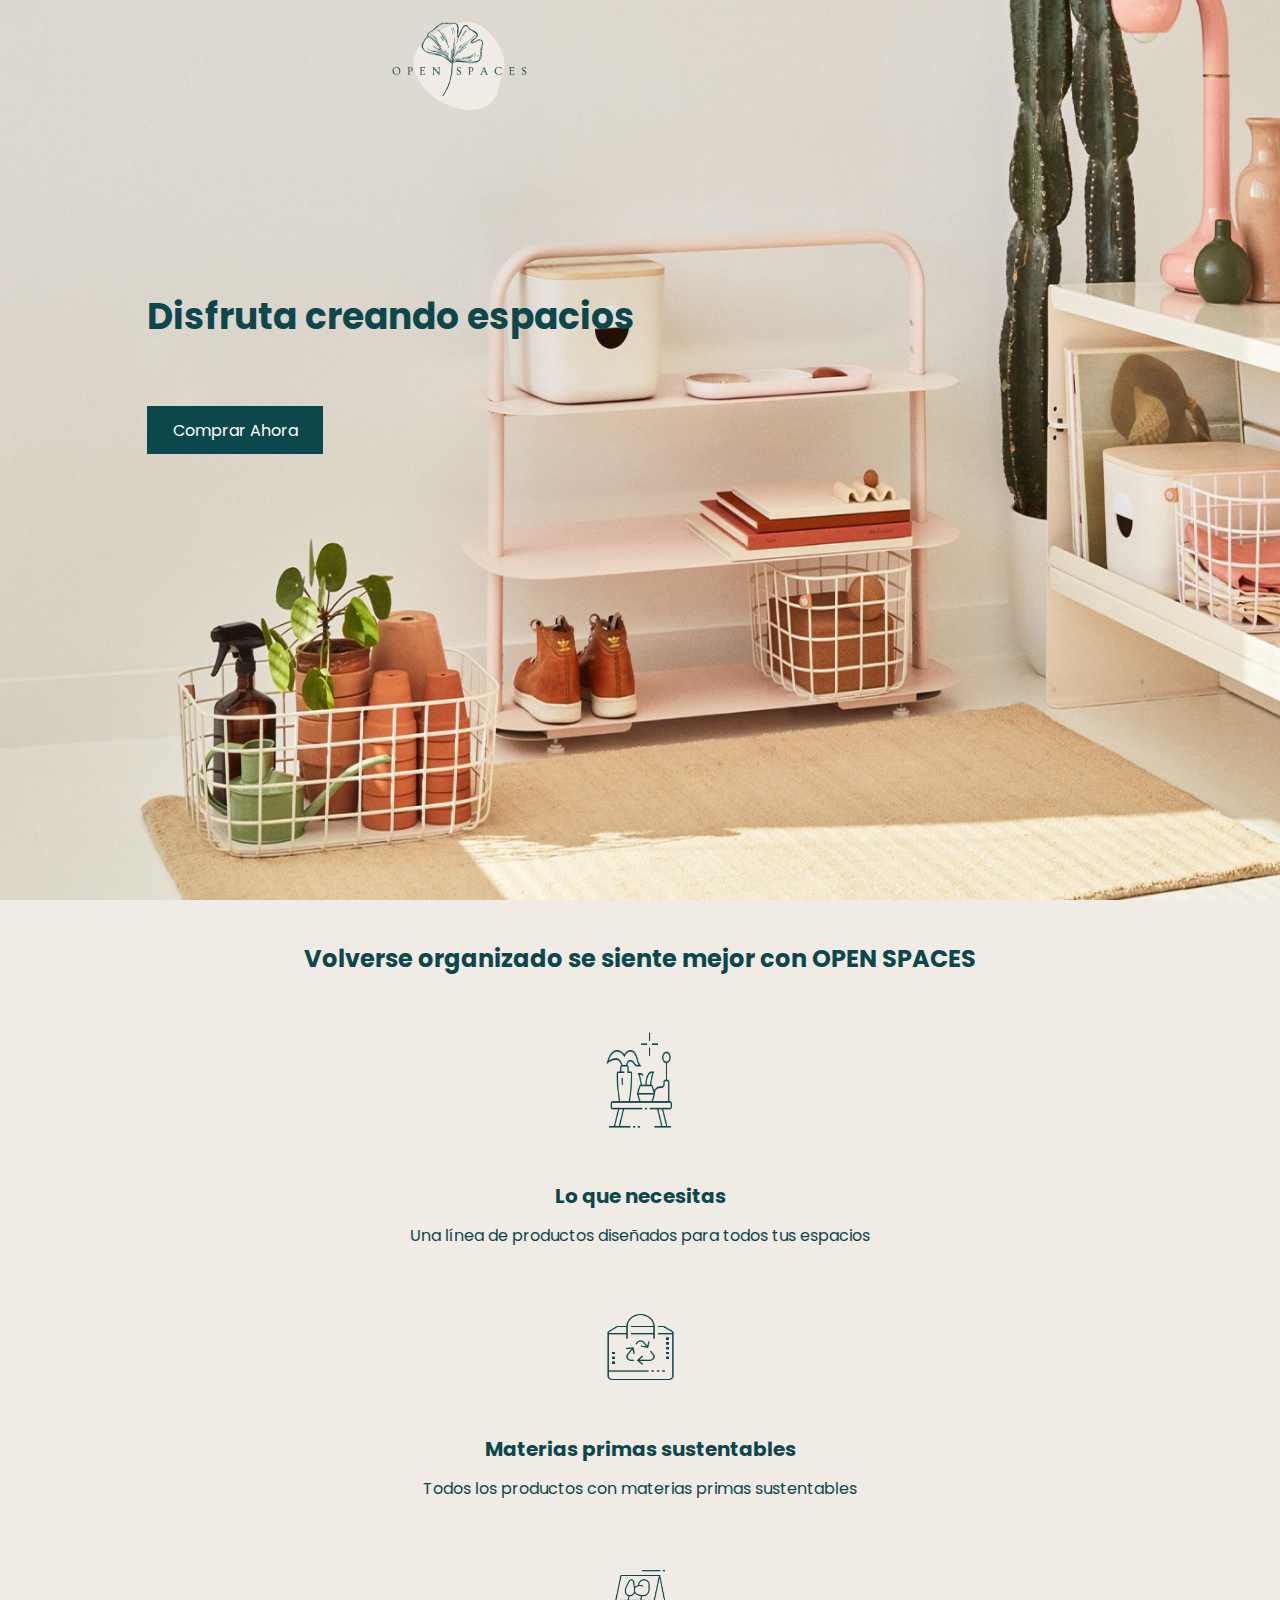
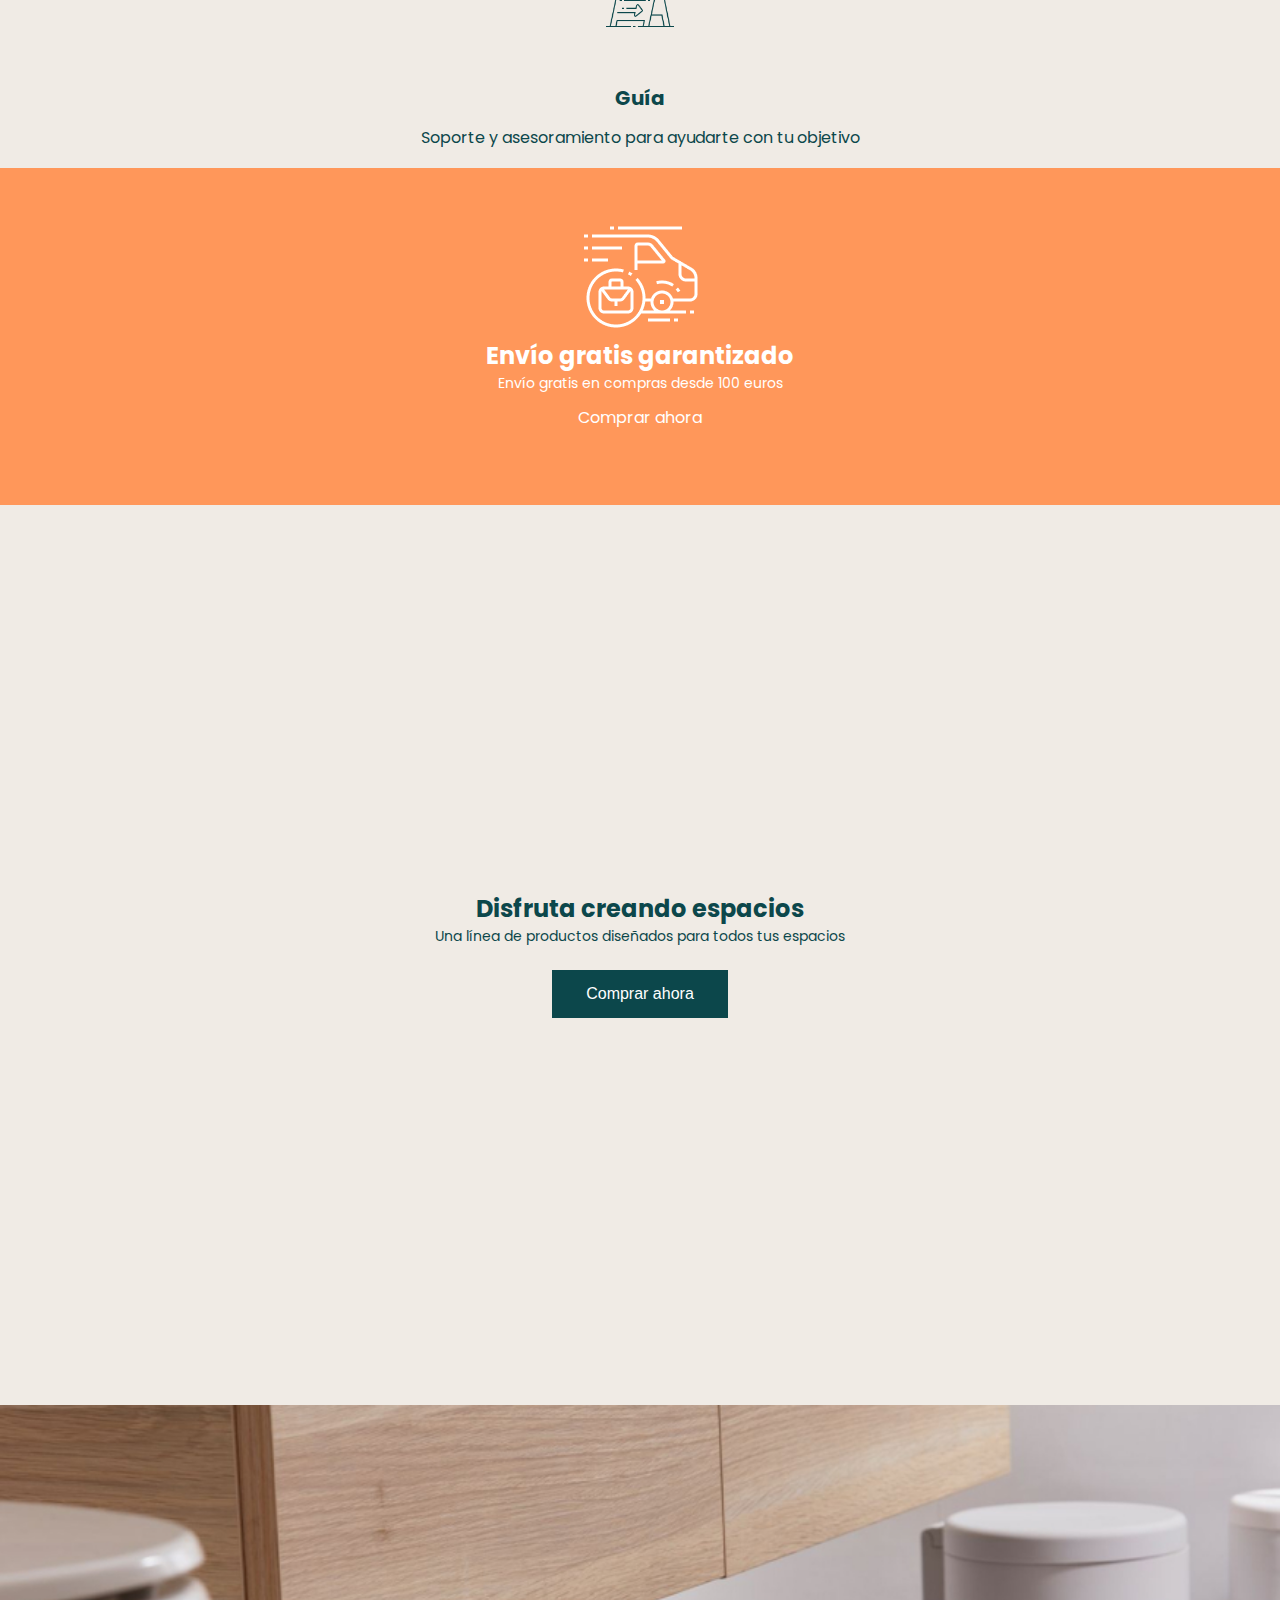
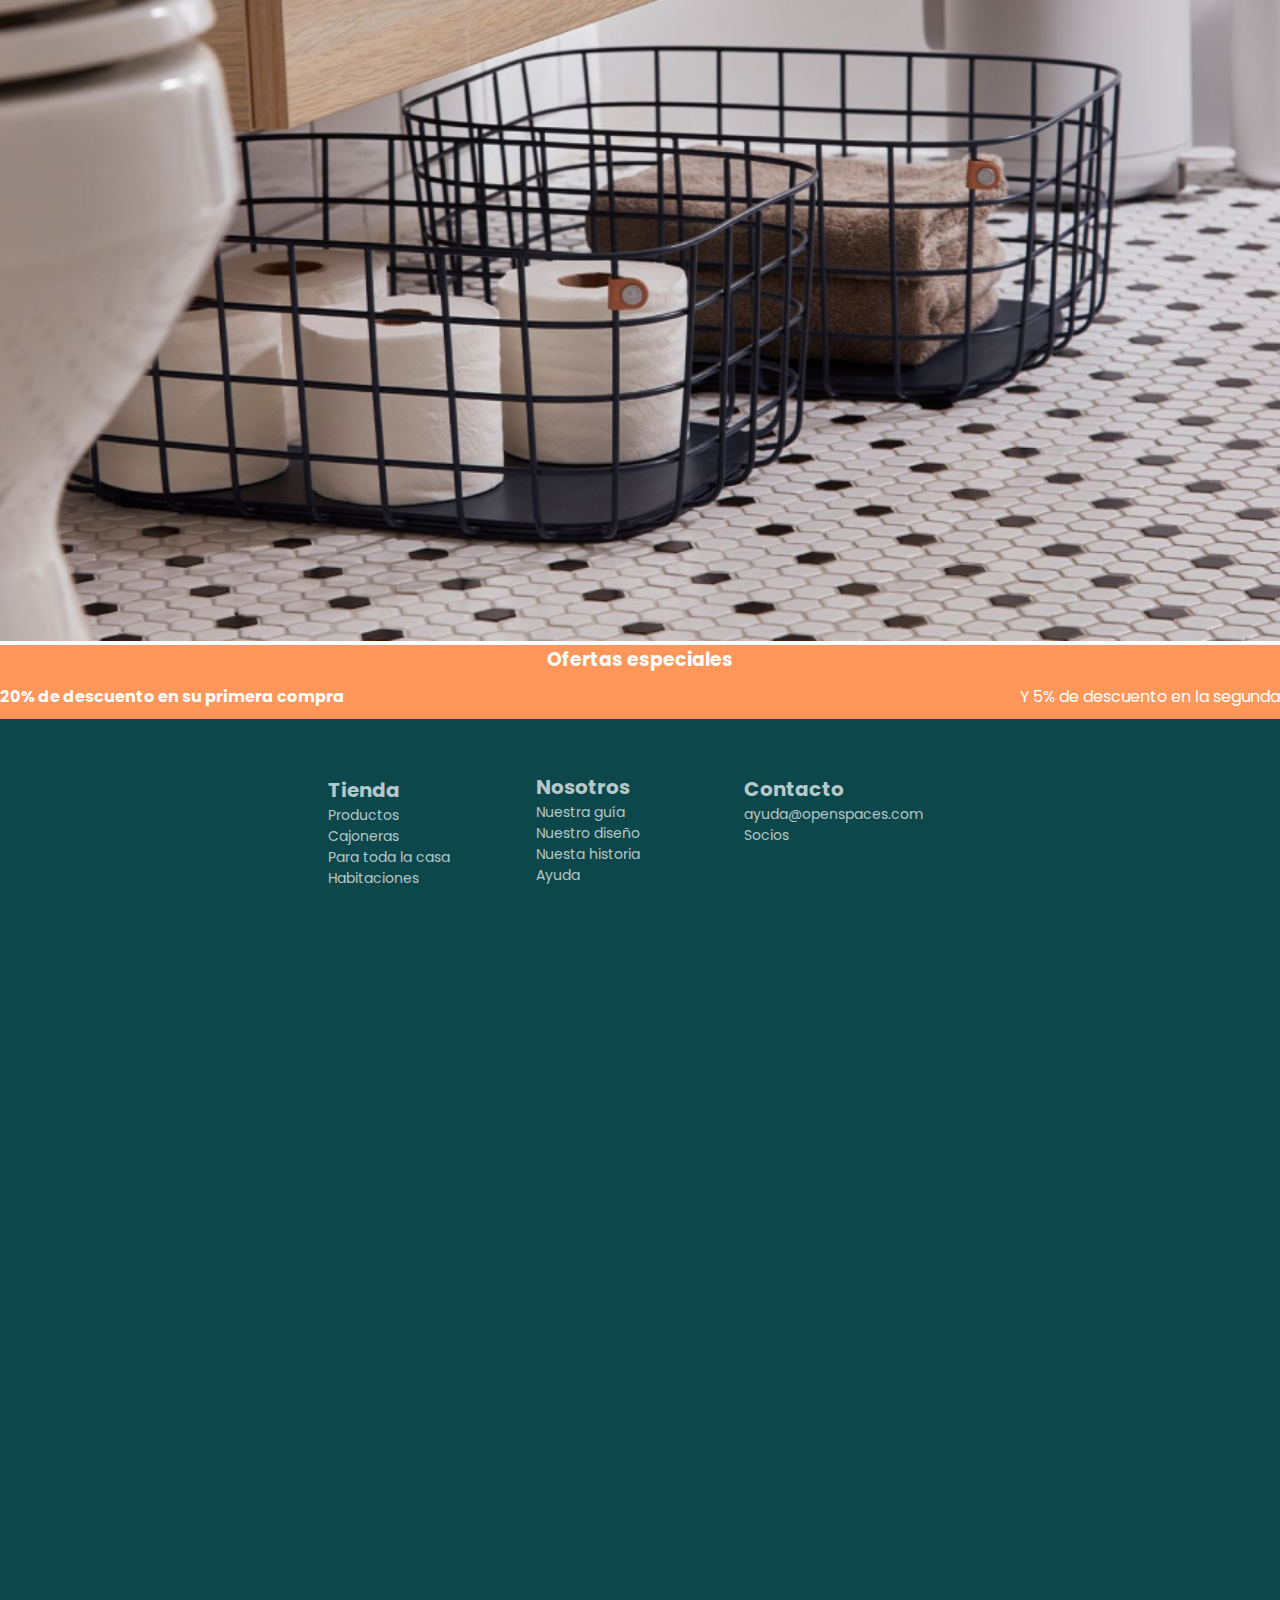
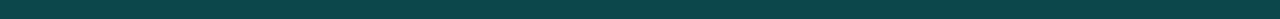
==== commit 23d7b4c7: "add visible logo" ====
--- a/docs/index.html
+++ b/docs/index.html
@@ -17,12 +17,8 @@
 
   <body>
  <header>
-
-       
-
-   
       <div class="logo_slogan_button">
-      <img src="/assets/images/logo.png" alt="logo-pagina" class="logo">
+      <img src="/src/images/logo.png" alt="logo-pagina" class="logo">
    
      <h1 class="slogan">Disfruta creando espacios</h1>
      
--- a/docs/assets/css/main.css
+++ b/docs/assets/css/main.css
@@ -1 +1 @@
-*{box-sizing:border-box;margin:0;padding:0}:root{--secondary-font:'Poppins', sans-serif;--verde_principal:#0c474b;--naranja:#ff975a;--beige:#f0ebe5;--verde_agua:#b6c8c9}header{width:100%;height:389px;background-image:url(../images/header.jpg);background-size:100% 100%;background-position:center}.bar_menu{width:24px;height:24px;background-color:chocolate}.logo_slogan_button{display:flex;flex-direction:column;justify-content:center;align-content:center}.logo{height:96px;width:213px;margin-top:19px;margin-left:100px;margin-bottom:62px}.slogan{font-size:24px;color:var(--verde_principal);font-family:var(--secondary-font);margin-left:65px;margin-bottom:62px}.button{height:48px;width:176px;margin-left:119px;background-color:var(--verde_principal);color:white;border:none;font-family:var(--secondary-font)}.bar_menu{margin-left:36px}@media all and (min-width: 900px){header{height:100vh;background-position:right}.logo{height:96px;width:213px;margin-top:19px;margin-left:353px;margin-bottom:120px}.slogan{font-size:36px;color:var(--verde_principal);font-family:var(--secondary-font);margin-left:147px;margin-right:300px;margin-top:54px}.button{height:48px;width:176px;margin-left:147px;background-color:var(--verde_principal);color:white;border:none;font-family:var(--secondary-font);margin-bottom:128px}}.section_1{width:100%;display:grid;grid-template-columns:1fr;background-color:var(--beige)}.title_section_1{color:var(--verde_principal);text-align:center;margin-top:41px;margin-right:45px;margin-left:45px;font-family:var(--secondary-font)}.all_benefits{display:grid;text-align:center;margin-left:80px;margin-right:80px;margin-top:18px;margin-bottom:18px}.icon_benefit_1{height:99px;width:72px;margin-top:37px}.title_benefit_1{font-size:20px;color:var(--verde_principal);font-family:var(--secondary-font);margin-top:47px}.text_benefit_1{font-size:16px;color:var(--verde_principal);font-family:var(--secondary-font);margin-top:12px}.icon_benefit_2{height:72px;width:81px;margin-top:63px}.title_benefit_2{font-size:20px;color:var(--verde_principal);font-family:var(--secondary-font);margin-top:47px}.text_benefit_2{font-size:16px;color:var(--verde_principal);font-family:var(--secondary-font);margin-top:12px}.icon_benefit_3{height:67.5px;width:78.9;margin-top:63px}.title_benefit_3{font-size:20px;color:var(--verde_principal);font-family:var(--secondary-font);margin-top:47px}.text_benefit_3{font-size:16px;color:var(--verde_principal);font-family:var(--secondary-font);margin-top:12px}@media all and (min-width: 900px){.section_1{width:100%;display:grid}}.section_2{width:100%;background-color:var(--naranja);display:grid;text-align:center;justify-content:center;grid-template-columns:1fr}.icon_delivery{height:120px;width:120px;margin-top:46px}.title_delivery{text-align:center;color:white;font-family:var(--secondary-font);font-size:24px}.text_delivery{text-align:center;color:white;font-family:var(--secondary-font);font-size:14px}.botton_delivery{height:48px;width:175px;background-color:transparent;border:none;margin-bottom:63px}.text_botton_delivery{font-size:16px;color:white;font-family:var(--secondary-font)}.section_3{height:339px;width:100%;background-color:var(--beige);display:grid;grid-template-columns:1fr;align-content:center;text-align:center;font-family:var(--secondary-font);color:var(--verde_principal)}.title_section_3{font-size:24px;margin-left:27px;margin-right:27px}.text_section_3{font-size:14px;margin-left:27px;margin-right:27px;margin-bottom:23px}.button_sec{border:none;height:48px;width:176px;font-size:16px;color:white;background-color:var(--verde_principal)}.image_section_3{width:100%;height:304px}@media all and (min-width: 900px){.section_3{height:100vh}.image_section_3{width:100%;height:100%}.text_button{font-size:16px;color:white}}.ofertas_especiales{display:none}@media all and (min-width: 900px){.ofertas_especiales{width:100%;background-color:var(--naranja);color:white;font-family:var(--secondary-font);display:flex;flex-direction:column;text-align:center}.subtitle_parag{display:flex;flex-direction:row;justify-content:space-between;margin-top:10px;margin-bottom:10px}}footer{width:100%;background-color:var(--verde_principal)}.footer_sec{display:flex;flex-direction:column;align-items:center;justify-content:center;color:var(--verde_agua);font-family:var(--secondary-font)}ul.list_store_title li a{text-decoration:none;color:var(--verde_agua)}ul.list_about_us li a{text-decoration:none;color:var(--verde_agua)}.list_store_title{list-style:none;font-size:14px}.list_about_us{list-style:none;font-size:14px}.email{font-size:14px}.about_us_title{font-size:20px}.contact_title{font-size:20px}.store_title{font-size:20px}.store_div{width:208px;height:119px;margin-top:56px}.us_div{width:208px;margin-top:30px}.contact_div{width:208px;margin-top:30px}.partners{font-size:14px}.twitter{height:24px}.rrss{display:flex;flex-direction:row;margin-left:80px;margin-top:20px}.arrow{height:24px;width:24px;-o-object-fit:contain;object-fit:contain;margin-left:300px;margin-bottom:30px}@media all and (min-width: 900px){footer{height:100vh;width:100%}.footer_sec{display:flex;flex-direction:row;align-items:center;justify-content:center;color:var(--verde_agua);font-family:var(--secondary-font)}.list_about_us{list-style:none;font-size:14px}.about_us_title{margin-top:15px}.contact_title{margin-top:-23px}.rrss{display:flex;flex-direction:row;margin-left:730px;margin-top:-40px}.arrow{height:24px;width:24px;-o-object-fit:contain;object-fit:contain;margin-left:1020px}}
+*{box-sizing:border-box;margin:0;padding:0}:root{--secondary-font:'Poppins', sans-serif;--verde_principal:#0c474b;--naranja:#ff975a;--beige:#f0ebe5;--verde_agua:#b6c8c9}header{width:100%;height:389px;background-image:url(../images/header.jpg);background-size:100% 100%;background-position:center}.bar_menu{width:24px;height:24px;background-color:chocolate}.logo_slogan_button{display:flex;flex-direction:column;justify-content:center;align-content:center}.logo{height:96px;width:213px;margin-top:19px;margin-left:100px;margin-bottom:62px}.slogan{font-size:24px;color:var(--verde_principal);font-family:var(--secondary-font);margin-left:65px;margin-bottom:62px}.button{height:48px;width:176px;margin-left:119px;background-color:var(--verde_principal);color:white;border:none;font-family:var(--secondary-font)}@media all and (min-width: 900px){header{height:100vh;background-position:right}.logo{height:96px;width:213px;margin-top:19px;margin-left:353px;margin-bottom:120px}.slogan{font-size:36px;color:var(--verde_principal);font-family:var(--secondary-font);margin-left:147px;margin-right:300px;margin-top:54px}.button{height:48px;width:176px;margin-left:147px;background-color:var(--verde_principal);color:white;border:none;font-family:var(--secondary-font);margin-bottom:128px}}.section_1{width:100%;display:grid;grid-template-columns:1fr;background-color:var(--beige)}.title_section_1{color:var(--verde_principal);text-align:center;margin-top:41px;margin-right:45px;margin-left:45px;font-family:var(--secondary-font)}.all_benefits{display:grid;text-align:center;margin-left:80px;margin-right:80px;margin-top:18px;margin-bottom:18px}.icon_benefit_1{height:99px;width:72px;margin-top:37px}.title_benefit_1{font-size:20px;color:var(--verde_principal);font-family:var(--secondary-font);margin-top:47px}.text_benefit_1{font-size:16px;color:var(--verde_principal);font-family:var(--secondary-font);margin-top:12px}.icon_benefit_2{height:72px;width:81px;margin-top:63px}.title_benefit_2{font-size:20px;color:var(--verde_principal);font-family:var(--secondary-font);margin-top:47px}.text_benefit_2{font-size:16px;color:var(--verde_principal);font-family:var(--secondary-font);margin-top:12px}.icon_benefit_3{height:67.5px;width:78.9;margin-top:63px}.title_benefit_3{font-size:20px;color:var(--verde_principal);font-family:var(--secondary-font);margin-top:47px}.text_benefit_3{font-size:16px;color:var(--verde_principal);font-family:var(--secondary-font);margin-top:12px}@media all and (min-width: 900px){.section_1{width:100%;display:grid}}.section_2{width:100%;background-color:var(--naranja);display:grid;text-align:center;justify-content:center;grid-template-columns:1fr}.icon_delivery{height:120px;width:120px;margin-top:46px}.title_delivery{text-align:center;color:white;font-family:var(--secondary-font);font-size:24px}.text_delivery{text-align:center;color:white;font-family:var(--secondary-font);font-size:14px}.botton_delivery{height:48px;width:175px;background-color:transparent;border:none;margin-bottom:63px}.text_botton_delivery{font-size:16px;color:white;font-family:var(--secondary-font)}.section_3{height:339px;width:100%;background-color:var(--beige);display:grid;grid-template-columns:1fr;align-content:center;text-align:center;font-family:var(--secondary-font);color:var(--verde_principal)}.title_section_3{font-size:24px;margin-left:27px;margin-right:27px}.text_section_3{font-size:14px;margin-left:27px;margin-right:27px;margin-bottom:23px}.button_sec{border:none;height:48px;width:176px;font-size:16px;color:white;background-color:var(--verde_principal)}.image_section_3{width:100%;height:304px}@media all and (min-width: 900px){.section_3{height:100vh}.image_section_3{width:100%;height:100%}.text_button{font-size:16px;color:white}}.ofertas_especiales{display:none}@media all and (min-width: 900px){.ofertas_especiales{width:100%;background-color:var(--naranja);color:white;font-family:var(--secondary-font);display:flex;flex-direction:column;text-align:center}.subtitle_parag{display:flex;flex-direction:row;justify-content:space-between;margin-top:10px;margin-bottom:10px}}footer{width:100%;background-color:var(--verde_principal)}.footer_sec{display:flex;flex-direction:column;align-items:center;justify-content:center;color:var(--verde_agua);font-family:var(--secondary-font)}ul.list_store_title li a{text-decoration:none;color:var(--verde_agua)}ul.list_about_us li a{text-decoration:none;color:var(--verde_agua)}.list_store_title{list-style:none;font-size:14px}.list_about_us{list-style:none;font-size:14px}.email{font-size:14px}.about_us_title{font-size:20px}.contact_title{font-size:20px}.store_title{font-size:20px}.store_div{width:208px;height:119px;margin-top:56px}.us_div{width:208px;margin-top:30px}.contact_div{width:208px;margin-top:30px}.partners{font-size:14px}.twitter{height:24px}.rrss{display:flex;flex-direction:row;margin-left:80px;margin-top:20px}.arrow{height:24px;width:24px;-o-object-fit:contain;object-fit:contain;margin-left:300px;margin-bottom:30px}@media all and (min-width: 900px){footer{height:100vh;width:100%}.footer_sec{display:flex;flex-direction:row;align-items:center;justify-content:center;color:var(--verde_agua);font-family:var(--secondary-font)}.list_about_us{list-style:none;font-size:14px}.about_us_title{margin-top:15px}.contact_title{margin-top:-23px}.rrss{display:flex;flex-direction:row;margin-left:730px;margin-top:-40px}.arrow{height:24px;width:24px;-o-object-fit:contain;object-fit:contain;margin-left:1020px}}
